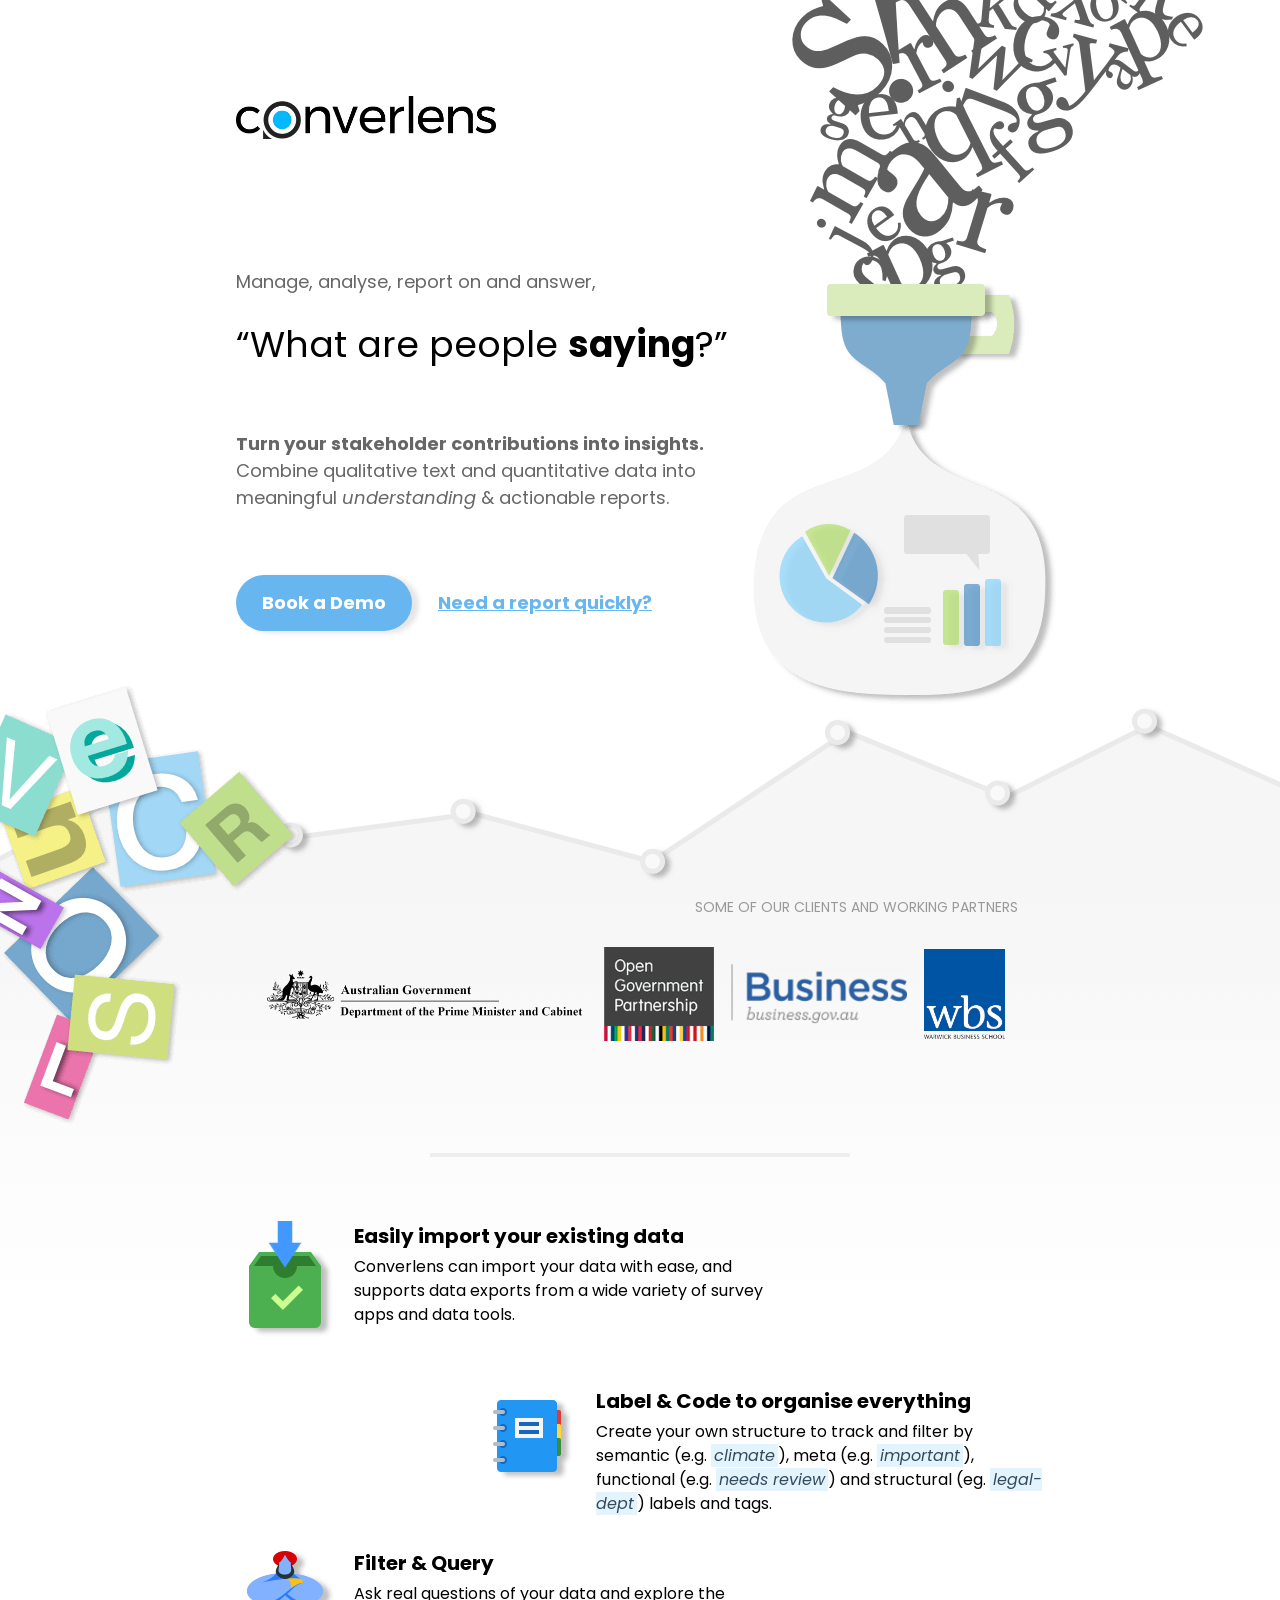
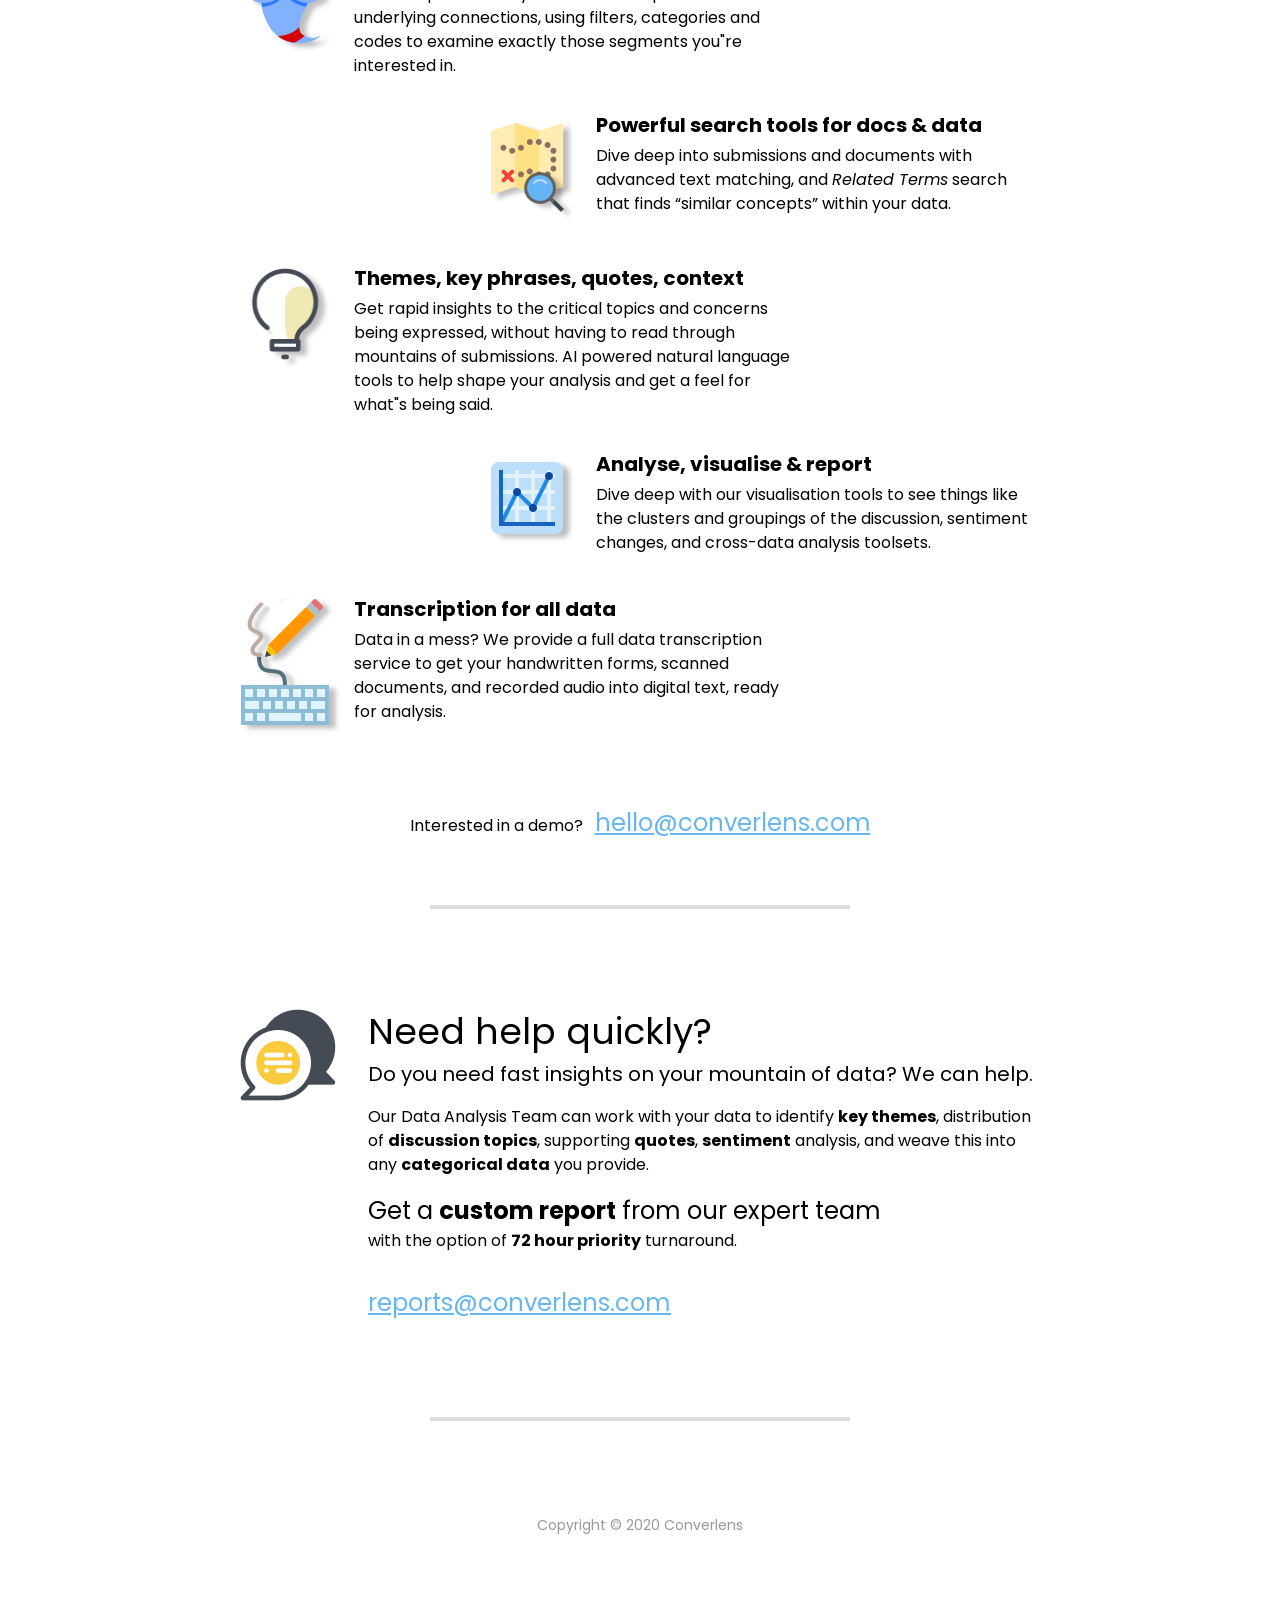
==== index.html @ c7a2f039 "Copyright notice to 2020" ====
<!doctype html>
<html lang="en">

<head>
  <meta charset="utf-8">
  <meta name="viewport" content="width=device-width, initial-scale=1.0">
  <title>Converlens - AI powered analysis for stakeholder data</title>

  <link rel="stylesheet" href="css/styles.css?ae9f01b1">
  <link rel="stylesheet" href="css/tachyons.4.9.0.min.css">

  <link rel="apple-touch-icon" sizes="180x180" href="assets/apple-touch-icon.png?v=GvkLnw0lYM">
  <link rel="icon" type="image/png" sizes="32x32" href="assets/favicon-32x32.png?v=GvkLnw0lYM">
  <link rel="icon" type="image/png" sizes="16x16" href="assets/favicon-16x16.png?v=GvkLnw0lYM">
  <link rel="manifest" href="assets/manifest.json?v=GvkLnw0lYM">
  <link rel="mask-icon" href="assets/safari-pinned-tab.svg?v=GvkLnw0lYM" color="#5bbad5">
  <link rel="shortcut icon" href="favicon.ico?v=GvkLnw0lYM1">
  <meta name="apple-mobile-web-app-title" content="Converlens">
  <meta name="application-name" content="Converlens">
  <meta name="theme-color" content="#ffffff">

  <script async src="https://www.googletagmanager.com/gtag/js?id=UA-124698900-1"></script>
  <script>
    window.dataLayer = window.dataLayer || [];
    function gtag(){dataLayer.push(arguments);}
    gtag('js', new Date());

    gtag('config', 'UA-124698900-1');
  </script>

  <link href="https://fonts.googleapis.com/css?family=Poppins:400,400i,700" rel="stylesheet"> 
</head>

<body class="">
  

  <div class="limit-header relative">
    <div class="absolute bgx dn db-l"></div>
    <div class="absolute bgx bgx2 db-m dn"></div>

    <div class="limit-mid relative pa3" style="min-height: 707px; font-size: 13.5pt">
      <div class="db pt5 mt3 pb3">
        <img class="bg-white-70" src="images/logomark.png" width="260px">
      </div>

      <div class="pv4-ns mt4 mb3"></div>

      <div class="mb4 dib bg-white-70" style="color: #666">
        Manage, analyse, report on and answer,
      </div>

      <div class="f2 mb5 bg-white-70 dib tc tl-ns">
        “What are people <span class="b">saying</span>?”
      </div>

      <div class="lh-copy bg-white-70 dib " style="color: #666">
        <div class="di db-ns b">Turn your stakeholder contributions into insights.</div>
        <div class="di db-ns">Combine qualitative text and quantitative data into</div>
        <div class="di db-ns">
          meaningful <i>understanding</i> &amp; actionable reports.
        </div>
      </div>

      <div class="mt5 flex">
        <a class="db mb3" href="mailto:hello@converlens.com?subject=Demo">
          <button class="btn cta-btn bg-coblue b shadowed">Book a Demo</button>
        </a>

        <a class="db" href="#get-a-report">
        <button class="btn bg-transparent coblue underline b">Need a report quickly?</button>
        </a>
      </div>
    </div>
  </div>

  <div class="absolute bgchart"></div>
  <div class="limit-widest relative"><div class="absolute bgletters"></div></div>

  <div class="limit-mid relative mt5 pt5 mb5 right-0">
    <div class="w-90 relative center">
    <div class="f6 silver ttu pt5 pb4 tr-ns">Some of our clients and working partners</div>
    <div class="flex-ns flex-wrap items-center justify-around tc">
      <img class="mb3 mr2 img mw-100" src="images/partners/logo-pmc.png" style="max-width: 320px;">
      <img class="mb3 mr2 img" src="images/partners/logo-ogp.png">
      <img class="mb3 mr2 img" src="images/partners/logo-business.png" height="60">
      <img class="mb3 mr2 img" src="images/partners/logo-wbs.png" height="90">
    </div>
    </div>
  </div>

  <div class="limit-mid pv4 relative mb4">
    <div class="center w-50" style="background: #eee; height: 4px"></div>
  </div>

  <div class="db limit-mid lh-copy relative">
    <div class="mb4 flex ph3">
      <div class="mr2 flex-none tc" style="width: 110px;"><img src="images/ico-import.png" height="126" width="108"></div>
      <div>
        <div class="f4 b pb1">Easily import your existing data</div>
        <div>
          Converlens can import your data with ease, and supports data exports from a wide variety of survey apps and data tools.
        </div>
      </div>
      <div class="w-30-l flex-none"></div>
    </div>

    <div class="mb4 flex ph3">
      <div class="w-30-l flex-none"></div>
      <div class="mr2 flex-none tc" style="width: 110px;"><img src="images/ico-label.png" height="106" width="107"></div>
      <div>
        <div class="f4 b pb1">Label &amp; Code to organise everything</div>
        <div>
          Create your own structure to track and filter by semantic (e.g. <span class="tag">climate</span>),  meta (e.g. <span class="tag">important</span>), functional (e.g. <span class="tag">needs review</span>) and structural (eg. <span class="tag">legal-dept</span>) labels and tags.
        </div>
      </div>
    </div>

    <div class="mb4 flex ph3">
      <div class="mr2 flex-none tc" style="width: 110px;"><img src="images/ico-filter.png" height="106" width="108"></div>
      <div>
        <div class="f4 b pb1">Filter &amp; Query</div>
        <div>
            Ask real questions of your data and explore the underlying connections, using filters, categories and codes to examine exactly those segments you"re interested in.
        </div>
      </div>
      <div class="w-30-l flex-none"></div>
    </div>

    <div class="limit-widest relative"><div class="absolute xbgcharts"></div></div>

    <div class="mb4 flex ph3">
      <div class="w-30-l flex-none"></div>
      <div class="mr2 flex-none tc" style="width: 110px;"><img src="images/ico-search.png" height="114" width="107"></div>
      <div>
        <div class="f4 b pb1">Powerful search tools for docs &amp; data</div>
        <div>
          Dive deep into submissions and documents with advanced text matching, and <i>Related Terms</i> search that finds “similar concepts” within your data.
        </div>
      </div>
    </div>

    <div class="mb4 flex ph3">
      <div class="mr2 flex-none tc" style="width: 110px;"><img src="images/ico-nlp.png" height="110" width="112"></div>
      <div>
        <div class="f4 b pb1">Themes, key phrases, quotes, context</div>
        <div>
          Get rapid insights to the critical topics and concerns being expressed, without having to read through mountains of submissions. AI powered natural language tools to help shape your analysis and get a feel for what"s being said.
        </div>
      </div>
      <div class="w-30-l flex-none"></div>
    </div>


    <div class="mb4 flex ph3">
      <div class="w-30-l flex-none"></div>
      <div class="mr2 flex-none tc" style="width: 110px;"><img src="images/ico-analyse.png" height="106" width="107"></div>
      <div>
        <div class="f4 b pb1">Analyse, visualise &amp; report</div>
        <div>
          Dive deep with our visualisation tools to see things like the clusters and groupings of the discussion, sentiment changes, and cross-data analysis toolsets.
        </div>
      </div>
    </div>

    <div class="mb4 flex ph3">
      <div class="mr2 flex-none tc" style="width: 110px;"><img src="images/ico-transcribe.png" height="140" width="100"></div>
      <div>
        <div class="f4 b pb1">Transcription for all data</div>
        <div>
            Data in a mess?  We provide a full data transcription service to get your handwritten forms, scanned documents, and recorded audio into digital text, ready for analysis.
        </div>
      </div>
      <div class="w-30-l flex-none"></div>
    </div>

    <div class="tc pv4">
      Interested in a demo?
      <a class="pl2 coblue f3" href="mailto:hello@converlens.com">hello@converlens.com</a>
    </div>
  </div>

  <div class="limit-mid pv4 relative">
    <div class="center w-50" style="background: #ddd; height: 4px"></div>
  </div>


  <a name="get-a-report"></a>
  <div class="limit-mid mt5 lh-copy">
    <div class="flex-ns mb5 center ph3">
      <div class="flex-none mr4"><img src="images/needhelp.png"></div>
      <div class="flex-auto w-100">
      <div class="f2">Need help quickly?</div> 
      <div class="f4 mb3">Do you need fast insights on your mountain of data? We can help.</div>
      <div class="mb3">
        Our Data Analysis Team can work with your data to identify <b>key themes</b>, distribution of <b>discussion topics</b>, supporting <b>quotes</b>, <b>sentiment</b> analysis, and weave this into any <b>categorical data</b> you provide.
      </div>

      <div class="mb4">
        <div class="f3">Get a <b>custom report</b> from our expert team</div>
        <div>with the option of <b>72 hour priority</b> turnaround.</div>
      </div>

      <div>
        <a class="f3 coblue" href="mailto:reports@converlens.com">
          reports@converlens.com
        </a
      ></div>
      </div>
    </div>

    <div class="dn bg-grey-brite pa3 shadowed">
      <div>
        <label for="rep_name">Your Name</label>
        <input class="input" name="rep_name" placeholder="Contact name">
      </div>
      <div>
        <label for="rep_name">Contact Email</label>
        <input class="input" name="rep_name" placeholder="email@address">
      </div>
      <div>
        <label for="rep_name">Contact Email</label>
        <textarea class="input"></textarea>
      </div>

      <button>Get a Quote</button>

      <div>Or email us at <a href="mailto:reports@converlens.com">reports@converlens.com</a></div>
    </div>
  </div>

  <div class="limit-mid pv4 relative">
    <div class="center w-50" style="background: #ddd; height: 4px"></div>
  </div>

  <div class="f6 silver tc pv5">Copyright &copy; 2020 Converlens</div> 

</body>

</html>
---- css/styles.css ----
html, body {
  /* background-color: #68B6EF; */
  font-family: 'Poppins', sans-serif;
}

.tag {
  background-color: #e3f4ff;
  padding: 0 3px;
  color: #344B5B;
  font-style: italic;
}

.shadowed {
  box-shadow: 7px 2px 5px rgba(0,0,0,0.1);
}

.bgx {
  min-height: 777px;
  width: 100%;
  background: url(../images/funnel.png) no-repeat;
  background-position: 100% -60px;
}

.bgx2 {
  background-position: top -60px right -140px;
}

.bgchart {
  min-height: 581px;
  width: 100%;
  background: url(../images/bg1.png) center;
}

.bgletters {
  min-height: 473px;
  width: 750px;
  top: -50px;
  right: 45%;
  background: url(../images/letters.png) no-repeat 0%;
}

.bgcharts {
  min-height: 435px;
  width: 750px;
  top: -70px;
  right: -25%;
  background: url(../images/charts.png) no-repeat 100%;
  opacity: 0.8;
}

.bggraph {
  min-height: 685px;
  width: 100%;
  min-width: 1250px;
  /* top: 270px; */
  /* right: -20%; */
  background: url(../images/charts.png) pink no-repeat;
  background-position-x: 100%;
  background-position-y: 250px;
  opacity: 0.8;
}

.btn {
  font-family: 'Poppins', sans-serif;
  position: relative;
  display: inline-block;
  text-decoration: none;
  padding: 1rem;
  padding-left: 1.5rem;
  padding-right: 1.5rem;
  background-color: #999;
  border-color: transparent;
  color: white;
  text-align: center;
  cursor: pointer;
  overflow: hidden;
}

.cta-btn {
  border-radius: 32px;
}

.btn:active {
  box-shadow: inset 0 0 0 20rem rgba(0, 0, 0, 0.1) !important;
}

.btn-slim {
  padding: 0.75rem;
  padding-left: 1rem;
  padding-right: 1rem;
}

.limit {
  max-width: 1000px;
  margin: 0 auto;
}

.limit-header {
  max-width: 1200px;
  margin: 0 auto;
}

.limit-widest {
  max-width: 1400px;
  margin: 0 auto;
}

.limit-mid {
  max-width: 840px;
  margin: 0 auto;
}

.off { display: none; }

.ba0 { border: 0; }

/* Colours */
.grey-brite { color: #f6f6f6; }
.bg-grey-brite { background-color: #f6f6f6; }

.coblue { color: #68B6EF; }
.bg-coblue { background-color: #68B6EF; }
.coblue-light { color: #73BFF9; }
.coblue-sub { color: #768E9F; }
.bg-coblue-light { background-color: #73BFF9; }
.charcoal { color: #344B5B; }
.bg-charcoal { background-color: #344B5B; }
.cowash { color: #c3e4ff; }
.teal { color: #A5EAEA; }
.teal-dark { color: #569499; }
.bg-teal { background-color: #A5EAEA; }


.linklink {
  font-weight: bold;
  font-size: 0.9rem;
  color: #73BFF9;
  text-decoration: underline;
  cursor: pointer;
}

.tn3 {
  top: -2rem;
}

.input {
  font-family: inherit;
  font-size: inherit;
  display: inline-block;
  padding: .75rem;
  border: 1px solid #ccc;
  box-sizing: border-box;
  background-color: rgba(255,255,255,0.2);
}

/* ::-webkit-input-placeholder {
  color:#b6d0ea;
}

::-moz-placeholder {
  color:#b6d0ea;
}

::-ms-placeholder {
  color:#b6d0ea;
}

::placeholder {
  color:#b6d0ea;
} */

.hover:hover,
.hover--light:hover {
  box-shadow: inset 0 0 0 20rem rgba(255, 255, 255, 0.1);
}
.hover--dark:hover {
  box-shadow: inset 0 0 0 20rem rgba(0, 0, 0, 0.1);
}
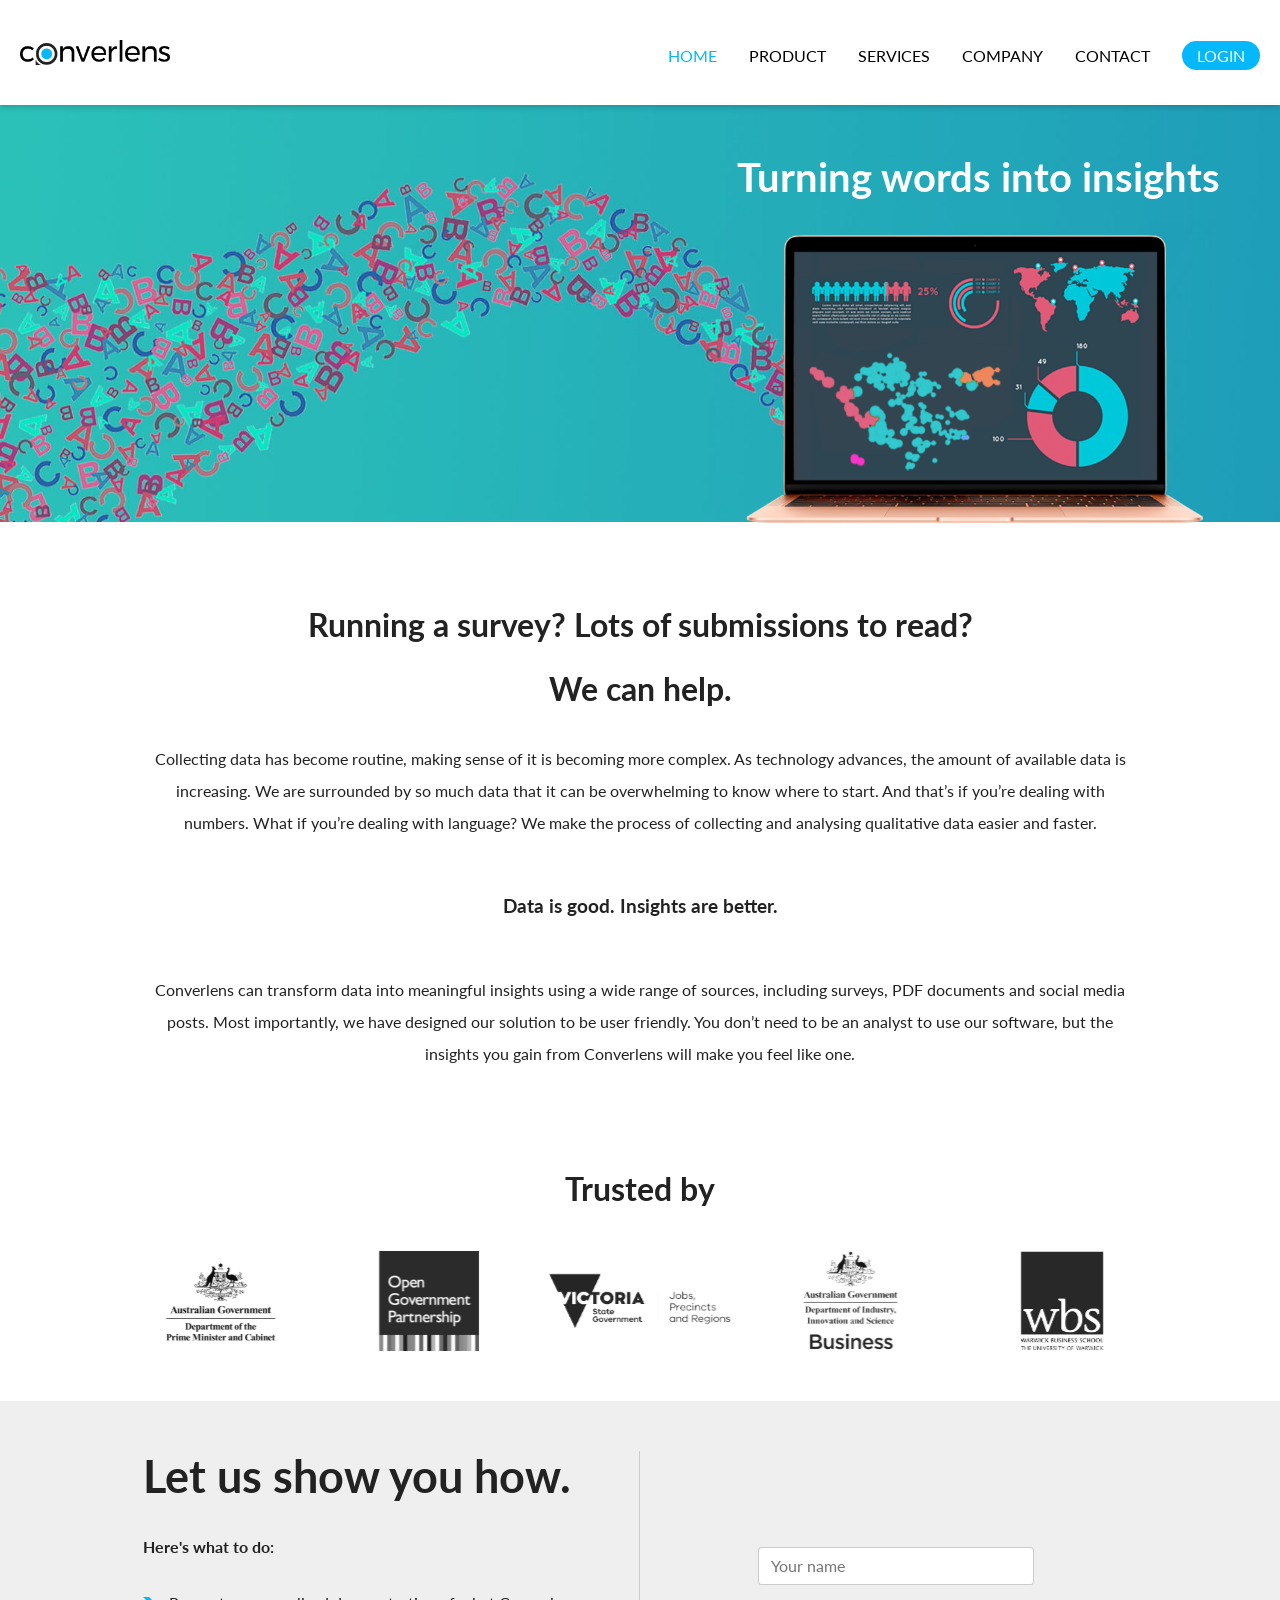
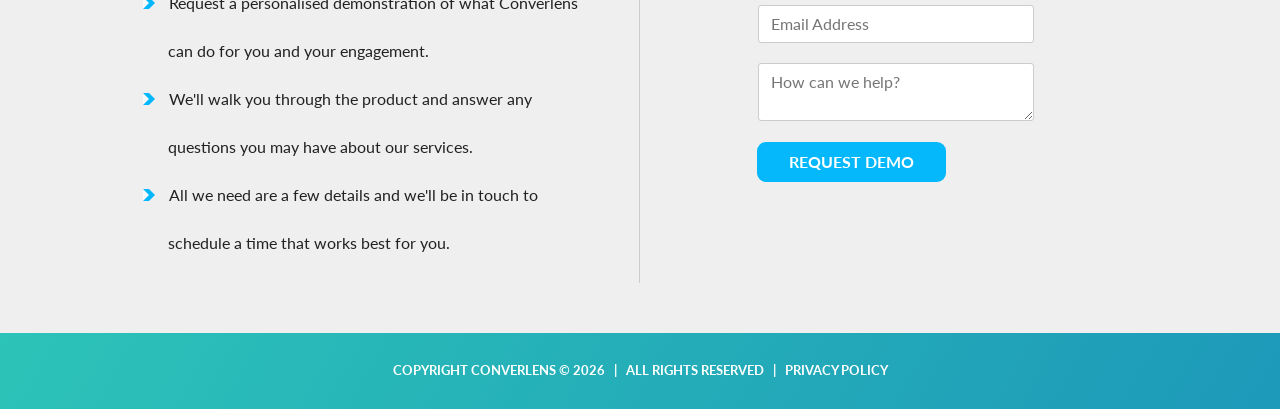
==== commit 0e01048c: "Update form submission end points" ====
--- a/index.html
+++ b/index.html
@@ -1,239 +1,143 @@
-<!doctype html>
-<html lang="en">
-
-<head>
-  <meta charset="utf-8">
-  <meta name="viewport" content="width=device-width, initial-scale=1.0">
-  <title>Converlens - AI powered analysis for stakeholder data</title>
-
-  <link rel="stylesheet" href="css/styles.css?ae9f01b1">
-  <link rel="stylesheet" href="css/tachyons.4.9.0.min.css">
-
-  <link rel="apple-touch-icon" sizes="180x180" href="assets/apple-touch-icon.png?v=GvkLnw0lYM">
-  <link rel="icon" type="image/png" sizes="32x32" href="assets/favicon-32x32.png?v=GvkLnw0lYM">
-  <link rel="icon" type="image/png" sizes="16x16" href="assets/favicon-16x16.png?v=GvkLnw0lYM">
-  <link rel="manifest" href="assets/manifest.json?v=GvkLnw0lYM">
-  <link rel="mask-icon" href="assets/safari-pinned-tab.svg?v=GvkLnw0lYM" color="#5bbad5">
-  <link rel="shortcut icon" href="favicon.ico?v=GvkLnw0lYM1">
-  <meta name="apple-mobile-web-app-title" content="Converlens">
-  <meta name="application-name" content="Converlens">
-  <meta name="theme-color" content="#ffffff">
-
-  <script async src="https://www.googletagmanager.com/gtag/js?id=UA-124698900-1"></script>
-  <script>
-    window.dataLayer = window.dataLayer || [];
-    function gtag(){dataLayer.push(arguments);}
-    gtag('js', new Date());
-
-    gtag('config', 'UA-124698900-1');
-  </script>
-
-  <link href="https://fonts.googleapis.com/css?family=Poppins:400,400i,700" rel="stylesheet"> 
-</head>
-
-<body class="">
-  
-
-  <div class="limit-header relative">
-    <div class="absolute bgx dn db-l"></div>
-    <div class="absolute bgx bgx2 db-m dn"></div>
-
-    <div class="limit-mid relative pa3" style="min-height: 707px; font-size: 13.5pt">
-      <div class="db pt5 mt3 pb3">
-        <img class="bg-white-70" src="images/logomark.png" width="260px">
-      </div>
-
-      <div class="pv4-ns mt4 mb3"></div>
-
-      <div class="mb4 dib bg-white-70" style="color: #666">
-        Manage, analyse, report on and answer,
-      </div>
-
-      <div class="f2 mb5 bg-white-70 dib tc tl-ns">
-        “What are people <span class="b">saying</span>?”
-      </div>
-
-      <div class="lh-copy bg-white-70 dib " style="color: #666">
-        <div class="di db-ns b">Turn your stakeholder contributions into insights.</div>
-        <div class="di db-ns">Combine qualitative text and quantitative data into</div>
-        <div class="di db-ns">
-          meaningful <i>understanding</i> &amp; actionable reports.
-        </div>
-      </div>
-
-      <div class="mt5 flex">
-        <a class="db mb3" href="mailto:hello@converlens.com?subject=Demo">
-          <button class="btn cta-btn bg-coblue b shadowed">Book a Demo</button>
-        </a>
-
-        <a class="db" href="#get-a-report">
-        <button class="btn bg-transparent coblue underline b">Need a report quickly?</button>
-        </a>
-      </div>
-    </div>
-  </div>
-
-  <div class="absolute bgchart"></div>
-  <div class="limit-widest relative"><div class="absolute bgletters"></div></div>
-
-  <div class="limit-mid relative mt5 pt5 mb5 right-0">
-    <div class="w-90 relative center">
-    <div class="f6 silver ttu pt5 pb4 tr-ns">Some of our clients and working partners</div>
-    <div class="flex-ns flex-wrap items-center justify-around tc">
-      <img class="mb3 mr2 img mw-100" src="images/partners/logo-pmc.png" style="max-width: 320px;">
-      <img class="mb3 mr2 img" src="images/partners/logo-ogp.png">
-      <img class="mb3 mr2 img" src="images/partners/logo-business.png" height="60">
-      <img class="mb3 mr2 img" src="images/partners/logo-wbs.png" height="90">
-    </div>
-    </div>
-  </div>
-
-  <div class="limit-mid pv4 relative mb4">
-    <div class="center w-50" style="background: #eee; height: 4px"></div>
-  </div>
-
-  <div class="db limit-mid lh-copy relative">
-    <div class="mb4 flex ph3">
-      <div class="mr2 flex-none tc" style="width: 110px;"><img src="images/ico-import.png" height="126" width="108"></div>
-      <div>
-        <div class="f4 b pb1">Easily import your existing data</div>
-        <div>
-          Converlens can import your data with ease, and supports data exports from a wide variety of survey apps and data tools.
-        </div>
-      </div>
-      <div class="w-30-l flex-none"></div>
-    </div>
-
-    <div class="mb4 flex ph3">
-      <div class="w-30-l flex-none"></div>
-      <div class="mr2 flex-none tc" style="width: 110px;"><img src="images/ico-label.png" height="106" width="107"></div>
-      <div>
-        <div class="f4 b pb1">Label &amp; Code to organise everything</div>
-        <div>
-          Create your own structure to track and filter by semantic (e.g. <span class="tag">climate</span>),  meta (e.g. <span class="tag">important</span>), functional (e.g. <span class="tag">needs review</span>) and structural (eg. <span class="tag">legal-dept</span>) labels and tags.
-        </div>
-      </div>
-    </div>
-
-    <div class="mb4 flex ph3">
-      <div class="mr2 flex-none tc" style="width: 110px;"><img src="images/ico-filter.png" height="106" width="108"></div>
-      <div>
-        <div class="f4 b pb1">Filter &amp; Query</div>
-        <div>
-            Ask real questions of your data and explore the underlying connections, using filters, categories and codes to examine exactly those segments you"re interested in.
-        </div>
-      </div>
-      <div class="w-30-l flex-none"></div>
-    </div>
-
-    <div class="limit-widest relative"><div class="absolute xbgcharts"></div></div>
-
-    <div class="mb4 flex ph3">
-      <div class="w-30-l flex-none"></div>
-      <div class="mr2 flex-none tc" style="width: 110px;"><img src="images/ico-search.png" height="114" width="107"></div>
-      <div>
-        <div class="f4 b pb1">Powerful search tools for docs &amp; data</div>
-        <div>
-          Dive deep into submissions and documents with advanced text matching, and <i>Related Terms</i> search that finds “similar concepts” within your data.
-        </div>
-      </div>
-    </div>
-
-    <div class="mb4 flex ph3">
-      <div class="mr2 flex-none tc" style="width: 110px;"><img src="images/ico-nlp.png" height="110" width="112"></div>
-      <div>
-        <div class="f4 b pb1">Themes, key phrases, quotes, context</div>
-        <div>
-          Get rapid insights to the critical topics and concerns being expressed, without having to read through mountains of submissions. AI powered natural language tools to help shape your analysis and get a feel for what"s being said.
-        </div>
-      </div>
-      <div class="w-30-l flex-none"></div>
-    </div>
-
-
-    <div class="mb4 flex ph3">
-      <div class="w-30-l flex-none"></div>
-      <div class="mr2 flex-none tc" style="width: 110px;"><img src="images/ico-analyse.png" height="106" width="107"></div>
-      <div>
-        <div class="f4 b pb1">Analyse, visualise &amp; report</div>
-        <div>
-          Dive deep with our visualisation tools to see things like the clusters and groupings of the discussion, sentiment changes, and cross-data analysis toolsets.
-        </div>
-      </div>
-    </div>
-
-    <div class="mb4 flex ph3">
-      <div class="mr2 flex-none tc" style="width: 110px;"><img src="images/ico-transcribe.png" height="140" width="100"></div>
-      <div>
-        <div class="f4 b pb1">Transcription for all data</div>
-        <div>
-            Data in a mess?  We provide a full data transcription service to get your handwritten forms, scanned documents, and recorded audio into digital text, ready for analysis.
-        </div>
-      </div>
-      <div class="w-30-l flex-none"></div>
-    </div>
-
-    <div class="tc pv4">
-      Interested in a demo?
-      <a class="pl2 coblue f3" href="mailto:hello@converlens.com">hello@converlens.com</a>
-    </div>
-  </div>
-
-  <div class="limit-mid pv4 relative">
-    <div class="center w-50" style="background: #ddd; height: 4px"></div>
-  </div>
-
-
-  <a name="get-a-report"></a>
-  <div class="limit-mid mt5 lh-copy">
-    <div class="flex-ns mb5 center ph3">
-      <div class="flex-none mr4"><img src="images/needhelp.png"></div>
-      <div class="flex-auto w-100">
-      <div class="f2">Need help quickly?</div> 
-      <div class="f4 mb3">Do you need fast insights on your mountain of data? We can help.</div>
-      <div class="mb3">
-        Our Data Analysis Team can work with your data to identify <b>key themes</b>, distribution of <b>discussion topics</b>, supporting <b>quotes</b>, <b>sentiment</b> analysis, and weave this into any <b>categorical data</b> you provide.
-      </div>
-
-      <div class="mb4">
-        <div class="f3">Get a <b>custom report</b> from our expert team</div>
-        <div>with the option of <b>72 hour priority</b> turnaround.</div>
-      </div>
-
-      <div>
-        <a class="f3 coblue" href="mailto:reports@converlens.com">
-          reports@converlens.com
-        </a
-      ></div>
-      </div>
-    </div>
-
-    <div class="dn bg-grey-brite pa3 shadowed">
-      <div>
-        <label for="rep_name">Your Name</label>
-        <input class="input" name="rep_name" placeholder="Contact name">
-      </div>
-      <div>
-        <label for="rep_name">Contact Email</label>
-        <input class="input" name="rep_name" placeholder="email@address">
-      </div>
-      <div>
-        <label for="rep_name">Contact Email</label>
-        <textarea class="input"></textarea>
-      </div>
-
-      <button>Get a Quote</button>
-
-      <div>Or email us at <a href="mailto:reports@converlens.com">reports@converlens.com</a></div>
-    </div>
-  </div>
-
-  <div class="limit-mid pv4 relative">
-    <div class="center w-50" style="background: #ddd; height: 4px"></div>
-  </div>
-
-  <div class="f6 silver tc pv5">Copyright &copy; 2020 Converlens</div> 
-
-</body>
-
-</html>
+<!DOCTYPE html>
+<html lang="en">
+   <head>
+      <meta charset="UTF-8">
+      <meta name="viewport" content="width=device-width, initial-scale=1.0">
+      <meta name="description" content="AI powered analysis platform for government policy design">
+      <meta property="og:type" content="website">
+      <meta property="og:title" content="Converlens">
+      <meta property="og:description" content="AI powered analysis platform for government policy design">
+      <meta property="og:image" content="assets/imgs/Converlens-logo.png">
+      <meta property="og:url" content="https://converlens.com">
+      <meta property="og:site_name" content="Converlens">
+	  <meta name="apple-mobile-web-app-title" content="Converlens">
+	  <meta name="application-name" content="Converlens">
+	  <meta name="theme-color" content="#ffffff">
+	  <!---
+	  <meta name="robots" content="index,follow">
+	  <meta name="googlebot" content="index,follow">
+	  --->
+      <title>Converlens | AI powered analysis</title>
+      <link rel="apple-touch-icon" sizes="180x180" href="https://converlens.com/assets/imgs/apple-touch-icon.png">
+      <link rel="icon" type="image/png" sizes="32x32" href="https://converlens.com/assets/imgs/favicon-32x32.png">
+      <link rel="icon" type="image/png" sizes="16x16" href="https://converlens.com/assets/imgs/favicon-16x16.png">
+      <link rel="stylesheet" href="assets/css/normalize.css">
+      <link rel="stylesheet" href="assets/css/carousel.css">
+      <link rel="stylesheet" href="assets/css/style.css">
+
+	  <script async src="https://www.googletagmanager.com/gtag/js?id=UA-124698900-1"></script>
+	  <script>
+		window.dataLayer = window.dataLayer || [];
+		function gtag(){dataLayer.push(arguments);}
+		gtag('js', new Date());
+
+		gtag('config', 'UA-124698900-1');
+	  </script>
+   </head>
+   <body class="home">
+         <div class="page">
+            <header class="nav-bar">
+               <div class="container-fluid wrapper">
+                  <nav class="navbar">
+                     <a class="site-nav nav-brand logo" href="index.html" title="Logo"><img src="assets/imgs/Converlens-logo.png" alt="Converlens"></a>
+                     <a id="mobiNavBtn" href="javascript:void(0)" >
+                        <div class="bar1"></div>
+                        <div class="bar2"></div>
+                        <div class="bar3"></div>
+                     </a>
+                     <ul itemscope itemtype="https://schema.org/SiteNavigationElement" role="menu" id="mobiNav" class="navbar-nav">
+                        <li itemprop="name" role="menuitem" class="nav-item"><a itemprop="url" href="index.html" title="Home">Home</a></li>
+                        <li itemprop="name" role="menuitem" class="nav-item"><a itemprop="url" href="product.html" title="Product">Product</a></li>
+                        <li itemprop="name" role="menuitem" class="nav-item"><a itemprop="url" href="services.html" title="Services">Services</a></li>
+                        <li itemprop="name" role="menuitem" class="nav-item"><a itemprop="url" href="company.html" title="Company">Company</a></li>
+                        <li itemprop="name" role="menuitem" class="nav-item"><a itemprop="url" href="contact.html" title="Contact">Contact</a></li>
+                        <li itemprop="name" role="menuitem" class="nav-item login"><a itemprop="url" href="https://app.converlens.com/login" target="_blank" title="Login">Login</a></li>
+                     </ul>
+                  </nav>
+               </div>
+            </header>
+            <main class="page-main">
+               <section>
+                  <div class="banner">
+					  <div class="wrapper">
+							<div class="title-wrapper">
+								<h1 class="title">Turning words into insights</h1>
+								<div class="laptop">
+									 <img src="assets/imgs/Laptop.png" alt="AI Technology">
+								</div> 
+						    </div> 
+					  </div>
+                  </div>  
+                  <div class="content">
+                     <div class="wrapper  intro">
+                     <h1>Running a survey? Lots of submissions to read? <br> We can help.</h1>
+                     <p>
+Collecting data has become routine, making sense of it is becoming more complex. As technology advances, the amount of available data is increasing. We are surrounded by so much data that it can be overwhelming to know where to start. And that’s if you’re dealing with numbers. What if you’re dealing with language? We make the process of collecting and analysing qualitative data easier and faster.
+                     </p>
+                     <h3 class="highlight">
+						Data is good. Insights are better.
+                     </h3>
+                     <p>
+Converlens can transform data into meaningful insights using a wide range of sources, including surveys, PDF documents and social media posts. Most importantly, we have designed our solution to be user friendly. You don’t need to be an analyst to use our software, but the insights you gain from Converlens will make you feel like one. 
+                     </p>
+                     
+                     </div>
+                     
+                     <div class="wrapper trusted">
+						<h1>Trusted by</h1> 
+						 <div class="swiper-container">
+							 <div class="swiper-wrapper">
+								   <div class="swiper-slide"><img  class="cp-img" src="assets/imgs/logos/NSW-logo.png" alt="New South Whales - Planning, Industry and Environment"></div>
+								   <div class="swiper-slide"><img  class="cp-img" src="assets/imgs/logos/DPC.png" alt="Australian Government - Department of Prime Minister & Cabinet"></div>
+								   <div class="swiper-slide"><img  class="cp-img" src="assets/imgs/logos/OGP.png" alt="Open Government Partnership"></div>
+								   <div class="swiper-slide"><img  class="cp-img" src="assets/imgs/logos/victoriaJPR.png" alt="Victoria State Government - Jobs, Precincts and Regions"></div>
+								   <div class="swiper-slide"><img  class="cp-img" src="assets/imgs/logos/DIIS.png" alt="Australian Government - Department of Industry, Innovation and Science"></div>
+								   <div class="swiper-slide"><img  class="cp-img" src="assets/imgs/logos/WBS.png" alt="Warwick Business School"></div>
+								   <div class="swiper-slide"><img  class="cp-img" src="assets/imgs/logos/geelong.png" alt="City of Greater Geelong"></div>
+								   <div class="swiper-slide"><img  class="cp-img" src="assets/imgs/logos/DE.png" alt="Australian Government - Department of Education"></div>
+								   <div class="swiper-slide"><img  class="cp-img" src="assets/imgs/logos/elton.png" alt="Elton Consulting"></div>
+								   <div class="swiper-slide"><img  class="cp-img" src="assets/imgs/logos/victoriaELWP.png" alt="Victoria State Government - Environment, Land, Water and Planning"></div>
+							 </div>
+							 <!-- Add Pagination -->
+							 <!--<div class="swiper-pagination"></div>-->
+							 <!-- Add Arrows -->
+							 <!--<div class="swiper-button-next"></div>-->
+							 <!--<div class="swiper-button-prev"></div>-->
+						 </div>
+                     </div>
+           </div>   
+
+
+               </section>
+            </main>
+            <footer class="page-footer">
+               <div class="footer-wrapper wrapper">
+                  <div class="formSteps">
+                  <h1>Let us show you how.</h1>
+                  <p><b>Here's what to do:</b></p>
+                  <ul>
+                  <li><div class="bullet"></div>Request a personalised demonstration of what Converlens can do for you and your engagement.</li>
+                  <li><div class="bullet"></div>We'll walk you through the product and answer any questions you may have about our services.</li>
+                  <li><div class="bullet"></div>All we need are a few details and we'll be in touch to schedule a time that works best for you.</li>
+                  </ul>
+                     </div>
+                  <div class="formRequest" style="margin-top: 6em;">
+                     <form id="request_demo" class="contact-form"  autocomplete="off"  method="POST" action="https://webapi.converlens.com/submit">
+                        <fieldset class="form-group"><input id="formName" class="form-input" name="name" type="text" value="" placeholder="Your name"></fieldset>
+                        <fieldset class="form-group"><input id="formEmail" class="form-input" name="email" type="email" required="true" value="" placeholder="Email Address"></fieldset>
+                        <fieldset class="form-group"><textarea id="formDetail" class="form-input" name="detail" value="" placeholder="How can we help?"></textarea></fieldset>
+                        <div class="form-group"><input id="formButton" class="btn" type="submit" value="Request demo"></div>
+                     </form>
+                  </div>
+               </div>
+               <h5 class="copyright"><span>Copyright Converlens © <span class="year">2020</span> &nbsp; | &nbsp; All rights reserved &nbsp; | &nbsp; </span><a href="privacy.html">Privacy Policy</a></h5>
+			   <a id="up" href="#"></a>
+            </footer>
+         </div>
+
+      <script src="assets/js/carousel-logos.js"></script>
+      <script src="assets/js/countries.js"></script>
+      <script src="assets/js/nav.js"></script>
+      
+   </body>
+</html>
--- a/assets/css/carousel.css
+++ b/assets/css/carousel.css
@@ -0,0 +1,537 @@
+/**
+ * Swiper 3.0.8
+ * Most modern mobile touch slider and framework with hardware accelerated transitions
+ * 
+ * https://www.idangero.us/swiper/
+ * 
+ * Copyright 2015, Vladimir Kharlampidi
+ * The iDangero.us
+ * https://www.idangero.us/
+ * 
+ * Licensed under MIT
+ * 
+ * Released on: June 14, 2015
+ */
+.swiper-container {
+  margin: 0 auto;
+  position: relative;
+  overflow: hidden;
+  /* Fix of Webkit flickering */
+  z-index: 1;
+}
+
+.swiper-container-no-flexbox .swiper-slide {
+  float: left;
+}
+
+.swiper-container-vertical > .swiper-wrapper {
+  -webkit-box-orient: vertical;
+  -moz-box-orient: vertical;
+  -ms-flex-direction: column;
+  -webkit-flex-direction: column;
+  flex-direction: column;
+}
+
+.swiper-wrapper {
+  position: relative;
+  width: 100%;
+  height: 100%;
+  z-index: 1;
+  display: -webkit-box;
+  display: -moz-box;
+  display: -ms-flexbox;
+  display: -webkit-flex;
+  display: flex;
+  -webkit-transform-style: preserve-3d;
+  -moz-transform-style: preserve-3d;
+  -ms-transform-style: preserve-3d;
+  transform-style: preserve-3d;
+  -webkit-transition-property: -webkit-transform;
+  -moz-transition-property: -moz-transform;
+  -o-transition-property: -o-transform;
+  -ms-transition-property: -ms-transform;
+  transition-property: transform;
+  -webkit-box-sizing: content-box;
+  -moz-box-sizing: content-box;
+  box-sizing: content-box;
+}
+
+.swiper-container-android .swiper-slide,
+.swiper-wrapper {
+  -webkit-transform: translate3d(0px, 0, 0);
+  -moz-transform: translate3d(0px, 0, 0);
+  -o-transform: translate(0px, 0px);
+  -ms-transform: translate3d(0px, 0, 0);
+  transform: translate3d(0px, 0, 0);
+}
+
+.swiper-container-multirow > .swiper-wrapper {
+  -webkit-box-lines: multiple;
+  -moz-box-lines: multiple;
+  -ms-flex-wrap: wrap;
+  -webkit-flex-wrap: wrap;
+  flex-wrap: wrap;
+}
+
+.swiper-container-free-mode > .swiper-wrapper {
+  -webkit-transition-timing-function: ease-out;
+  -moz-transition-timing-function: ease-out;
+  -ms-transition-timing-function: ease-out;
+  -o-transition-timing-function: ease-out;
+  transition-timing-function: ease-out;
+  margin: 0 auto;
+}
+
+.swiper-slide {
+  -webkit-transform-style: preserve-3d;
+  -moz-transform-style: preserve-3d;
+  -ms-transform-style: preserve-3d;
+  transform-style: preserve-3d;
+  -webkit-flex-shrink: 0;
+  -ms-flex: 0 0 auto;
+  flex-shrink: 0;
+  width: 100%;
+  height: 100%;
+  position: relative;
+}
+
+/* a11y */
+.swiper-container .swiper-notification {
+  position: absolute;
+  left: 0;
+  top: 0;
+  pointer-events: none;
+  opacity: 0;
+  z-index: -1000;
+}
+
+/* IE10 Windows Phone 8 Fixes */
+.swiper-wp8-horizontal {
+  -ms-touch-action: pan-y;
+  touch-action: pan-y;
+}
+
+.swiper-wp8-vertical {
+  -ms-touch-action: pan-x;
+  touch-action: pan-x;
+}
+
+/* Arrows */
+.swiper-button-prev,
+.swiper-button-next {
+  position: absolute;
+  top: 50%;
+  width: 27px;
+  height: 44px;
+  margin-top: -22px;
+  z-index: 10;
+  cursor: pointer;
+  -moz-background-size: 27px 44px;
+  -webkit-background-size: 27px 44px;
+  background-size: 27px 44px;
+  background-position: center;
+  background-repeat: no-repeat;
+}
+
+.swiper-button-prev.swiper-button-disabled,
+.swiper-button-next.swiper-button-disabled {
+  opacity: 0.35;
+  cursor: auto;
+  pointer-events: none;
+}
+
+.swiper-button-prev,
+.swiper-container-rtl .swiper-button-next {
+  background-image: url("data:image/svg+xml;charset=utf-8,%3Csvg%20xmlns%3D'http%3A%2F%2Fwww.w3.org%2F2000%2Fsvg'%20viewBox%3D'0%200%2027%2044'%3E%3Cpath%20d%3D'M0%2C22L22%2C0l2.1%2C2.1L4.2%2C22l19.9%2C19.9L22%2C44L0%2C22L0%2C22L0%2C22z'%20fill%3D'%23007aff'%2F%3E%3C%2Fsvg%3E");
+  left: 10px;
+  right: auto;
+}
+
+.swiper-button-prev.swiper-button-black,
+.swiper-container-rtl .swiper-button-next.swiper-button-black {
+  background-image: url("data:image/svg+xml;charset=utf-8,%3Csvg%20xmlns%3D'http%3A%2F%2Fwww.w3.org%2F2000%2Fsvg'%20viewBox%3D'0%200%2027%2044'%3E%3Cpath%20d%3D'M0%2C22L22%2C0l2.1%2C2.1L4.2%2C22l19.9%2C19.9L22%2C44L0%2C22L0%2C22L0%2C22z'%20fill%3D'%23000000'%2F%3E%3C%2Fsvg%3E");
+}
+
+.swiper-button-prev.swiper-button-white,
+.swiper-container-rtl .swiper-button-next.swiper-button-white {
+  background-image: url("data:image/svg+xml;charset=utf-8,%3Csvg%20xmlns%3D'http%3A%2F%2Fwww.w3.org%2F2000%2Fsvg'%20viewBox%3D'0%200%2027%2044'%3E%3Cpath%20d%3D'M0%2C22L22%2C0l2.1%2C2.1L4.2%2C22l19.9%2C19.9L22%2C44L0%2C22L0%2C22L0%2C22z'%20fill%3D'%23ffffff'%2F%3E%3C%2Fsvg%3E");
+}
+
+.swiper-button-next,
+.swiper-container-rtl .swiper-button-prev {
+  background-image: url("data:image/svg+xml;charset=utf-8,%3Csvg%20xmlns%3D'http%3A%2F%2Fwww.w3.org%2F2000%2Fsvg'%20viewBox%3D'0%200%2027%2044'%3E%3Cpath%20d%3D'M27%2C22L27%2C22L5%2C44l-2.1-2.1L22.8%2C22L2.9%2C2.1L5%2C0L27%2C22L27%2C22z'%20fill%3D'%23007aff'%2F%3E%3C%2Fsvg%3E");
+  right: 10px;
+  left: auto;
+}
+
+.swiper-button-next.swiper-button-black,
+.swiper-container-rtl .swiper-button-prev.swiper-button-black {
+  background-image: url("data:image/svg+xml;charset=utf-8,%3Csvg%20xmlns%3D'http%3A%2F%2Fwww.w3.org%2F2000%2Fsvg'%20viewBox%3D'0%200%2027%2044'%3E%3Cpath%20d%3D'M27%2C22L27%2C22L5%2C44l-2.1-2.1L22.8%2C22L2.9%2C2.1L5%2C0L27%2C22L27%2C22z'%20fill%3D'%23000000'%2F%3E%3C%2Fsvg%3E");
+}
+
+.swiper-button-next.swiper-button-white,
+.swiper-container-rtl .swiper-button-prev.swiper-button-white {
+  background-image: url("data:image/svg+xml;charset=utf-8,%3Csvg%20xmlns%3D'http%3A%2F%2Fwww.w3.org%2F2000%2Fsvg'%20viewBox%3D'0%200%2027%2044'%3E%3Cpath%20d%3D'M27%2C22L27%2C22L5%2C44l-2.1-2.1L22.8%2C22L2.9%2C2.1L5%2C0L27%2C22L27%2C22z'%20fill%3D'%23ffffff'%2F%3E%3C%2Fsvg%3E");
+}
+
+/* Pagination Styles */
+.swiper-pagination {
+  position: absolute;
+  text-align: center;
+  -webkit-transition: 300ms;
+  -moz-transition: 300ms;
+  -o-transition: 300ms;
+  transition: 300ms;
+  -webkit-transform: translate3d(0, 0, 0);
+  -ms-transform: translate3d(0, 0, 0);
+  -o-transform: translate3d(0, 0, 0);
+  transform: translate3d(0, 0, 0);
+  z-index: 10;
+}
+
+.swiper-pagination.swiper-pagination-hidden {
+  opacity: 0;
+}
+
+.swiper-pagination-bullet {
+  width: 8px;
+  height: 8px;
+  display: inline-block;
+  border-radius: 100%;
+  background: #000;
+  opacity: 0.2;
+}
+
+.swiper-pagination-clickable .swiper-pagination-bullet {
+  cursor: pointer;
+}
+
+.swiper-pagination-white .swiper-pagination-bullet {
+  background: #fff;
+}
+
+.swiper-pagination-bullet-active {
+  opacity: 1;
+  background: #007aff;
+}
+
+.swiper-pagination-white .swiper-pagination-bullet-active {
+  background: #fff;
+}
+
+.swiper-pagination-black .swiper-pagination-bullet-active {
+  background: #000;
+}
+
+.swiper-container-vertical > .swiper-pagination {
+  right: 10px;
+  top: 50%;
+  -webkit-transform: translate3d(0px, -50%, 0);
+  -moz-transform: translate3d(0px, -50%, 0);
+  -o-transform: translate(0px, -50%);
+  -ms-transform: translate3d(0px, -50%, 0);
+  transform: translate3d(0px, -50%, 0);
+}
+
+.swiper-container-vertical > .swiper-pagination .swiper-pagination-bullet {
+  margin: 5px 0;
+  display: block;
+}
+
+.swiper-container-horizontal > .swiper-pagination {
+  bottom: 10px;
+  left: 0;
+  width: 100%;
+}
+
+.swiper-container-horizontal > .swiper-pagination .swiper-pagination-bullet {
+  margin: 0 5px;
+}
+
+/* 3D Container */
+.swiper-container-3d {
+  -webkit-perspective: 1200px;
+  -moz-perspective: 1200px;
+  -o-perspective: 1200px;
+  perspective: 1200px;
+}
+
+.swiper-container-3d .swiper-wrapper,
+.swiper-container-3d .swiper-slide,
+.swiper-container-3d .swiper-slide-shadow-left,
+.swiper-container-3d .swiper-slide-shadow-right,
+.swiper-container-3d .swiper-slide-shadow-top,
+.swiper-container-3d .swiper-slide-shadow-bottom,
+.swiper-container-3d .swiper-cube-shadow {
+  -webkit-transform-style: preserve-3d;
+  -moz-transform-style: preserve-3d;
+  -ms-transform-style: preserve-3d;
+  transform-style: preserve-3d;
+}
+
+.swiper-container-3d .swiper-slide-shadow-left,
+.swiper-container-3d .swiper-slide-shadow-right,
+.swiper-container-3d .swiper-slide-shadow-top,
+.swiper-container-3d .swiper-slide-shadow-bottom {
+  position: absolute;
+  left: 0;
+  top: 0;
+  width: 100%;
+  height: 100%;
+  pointer-events: none;
+  z-index: 10;
+}
+
+.swiper-container-3d .swiper-slide-shadow-left {
+  background-image: -webkit-gradient(linear, left top, right top, from(rgba(0, 0, 0, 0.5)), to(rgba(0, 0, 0, 0)));
+  /* Safari 4+, Chrome */
+  background-image: -webkit-linear-gradient(right, rgba(0, 0, 0, 0.5), rgba(0, 0, 0, 0));
+  /* Chrome 10+, Safari 5.1+, iOS 5+ */
+  background-image: -moz-linear-gradient(right, rgba(0, 0, 0, 0.5), rgba(0, 0, 0, 0));
+  /* Firefox 3.6-15 */
+  background-image: -o-linear-gradient(right, rgba(0, 0, 0, 0.5), rgba(0, 0, 0, 0));
+  /* Opera 11.10-12.00 */
+  background-image: linear-gradient(to left, rgba(0, 0, 0, 0.5), rgba(0, 0, 0, 0));
+  /* Firefox 16+, IE10, Opera 12.50+ */
+}
+
+.swiper-container-3d .swiper-slide-shadow-right {
+  background-image: -webkit-gradient(linear, right top, left top, from(rgba(0, 0, 0, 0.5)), to(rgba(0, 0, 0, 0)));
+  /* Safari 4+, Chrome */
+  background-image: -webkit-linear-gradient(left, rgba(0, 0, 0, 0.5), rgba(0, 0, 0, 0));
+  /* Chrome 10+, Safari 5.1+, iOS 5+ */
+  background-image: -moz-linear-gradient(left, rgba(0, 0, 0, 0.5), rgba(0, 0, 0, 0));
+  /* Firefox 3.6-15 */
+  background-image: -o-linear-gradient(left, rgba(0, 0, 0, 0.5), rgba(0, 0, 0, 0));
+  /* Opera 11.10-12.00 */
+  background-image: linear-gradient(to right, rgba(0, 0, 0, 0.5), rgba(0, 0, 0, 0));
+  /* Firefox 16+, IE10, Opera 12.50+ */
+}
+
+.swiper-container-3d .swiper-slide-shadow-top {
+  background-image: -webkit-gradient(linear, left top, left bottom, from(rgba(0, 0, 0, 0.5)), to(rgba(0, 0, 0, 0)));
+  /* Safari 4+, Chrome */
+  background-image: -webkit-linear-gradient(bottom, rgba(0, 0, 0, 0.5), rgba(0, 0, 0, 0));
+  /* Chrome 10+, Safari 5.1+, iOS 5+ */
+  background-image: -moz-linear-gradient(bottom, rgba(0, 0, 0, 0.5), rgba(0, 0, 0, 0));
+  /* Firefox 3.6-15 */
+  background-image: -o-linear-gradient(bottom, rgba(0, 0, 0, 0.5), rgba(0, 0, 0, 0));
+  /* Opera 11.10-12.00 */
+  background-image: linear-gradient(to top, rgba(0, 0, 0, 0.5), rgba(0, 0, 0, 0));
+  /* Firefox 16+, IE10, Opera 12.50+ */
+}
+
+.swiper-container-3d .swiper-slide-shadow-bottom {
+  background-image: -webkit-gradient(linear, left bottom, left top, from(rgba(0, 0, 0, 0.5)), to(rgba(0, 0, 0, 0)));
+  /* Safari 4+, Chrome */
+  background-image: -webkit-linear-gradient(top, rgba(0, 0, 0, 0.5), rgba(0, 0, 0, 0));
+  /* Chrome 10+, Safari 5.1+, iOS 5+ */
+  background-image: -moz-linear-gradient(top, rgba(0, 0, 0, 0.5), rgba(0, 0, 0, 0));
+  /* Firefox 3.6-15 */
+  background-image: -o-linear-gradient(top, rgba(0, 0, 0, 0.5), rgba(0, 0, 0, 0));
+  /* Opera 11.10-12.00 */
+  background-image: linear-gradient(to bottom, rgba(0, 0, 0, 0.5), rgba(0, 0, 0, 0));
+  /* Firefox 16+, IE10, Opera 12.50+ */
+}
+
+/* Coverflow */
+.swiper-container-coverflow .swiper-wrapper {
+  /* Windows 8 IE 10 fix */
+  -ms-perspective: 1200px;
+}
+
+/* Fade */
+.swiper-container-fade.swiper-container-free-mode .swiper-slide {
+  -webkit-transition-timing-function: ease-out;
+  -moz-transition-timing-function: ease-out;
+  -ms-transition-timing-function: ease-out;
+  -o-transition-timing-function: ease-out;
+  transition-timing-function: ease-out;
+}
+
+.swiper-container-fade .swiper-slide {
+  pointer-events: none;
+}
+
+.swiper-container-fade .swiper-slide .swiper-slide {
+  pointer-events: none;
+}
+
+.swiper-container-fade .swiper-slide-active,
+.swiper-container-fade .swiper-slide-active .swiper-slide-active {
+  pointer-events: auto;
+}
+
+/* Cube */
+.swiper-container-cube {
+  overflow: visible;
+}
+
+.swiper-container-cube .swiper-slide {
+  pointer-events: none;
+  visibility: hidden;
+  -webkit-transform-origin: 0 0;
+  -moz-transform-origin: 0 0;
+  -ms-transform-origin: 0 0;
+  transform-origin: 0 0;
+  -webkit-backface-visibility: hidden;
+  -moz-backface-visibility: hidden;
+  -ms-backface-visibility: hidden;
+  backface-visibility: hidden;
+  width: 100%;
+  height: 100%;
+}
+
+.swiper-container-cube.swiper-container-rtl .swiper-slide {
+  -webkit-transform-origin: 100% 0;
+  -moz-transform-origin: 100% 0;
+  -ms-transform-origin: 100% 0;
+  transform-origin: 100% 0;
+}
+
+.swiper-container-cube .swiper-slide-active,
+.swiper-container-cube .swiper-slide-next,
+.swiper-container-cube .swiper-slide-prev,
+.swiper-container-cube .swiper-slide-next + .swiper-slide {
+  pointer-events: auto;
+  visibility: visible;
+}
+
+.swiper-container-cube .swiper-cube-shadow {
+  position: absolute;
+  left: 0;
+  bottom: 0px;
+  width: 100%;
+  height: 100%;
+  background: #000;
+  opacity: 0.6;
+  -webkit-filter: blur(50px);
+  filter: blur(50px);
+}
+
+.swiper-container-cube.swiper-container-vertical .swiper-cube-shadow {
+  z-index: 0;
+}
+
+/* Scrollbar */
+.swiper-scrollbar {
+  border-radius: 10px;
+  position: relative;
+  -ms-touch-action: none;
+  background: rgba(0, 0, 0, 0.1);
+}
+
+.swiper-container-horizontal > .swiper-scrollbar {
+  position: absolute;
+  left: 1%;
+  bottom: 3px;
+  z-index: 50;
+  height: 5px;
+  width: 98%;
+}
+
+.swiper-container-vertical > .swiper-scrollbar {
+  position: absolute;
+  right: 3px;
+  top: 1%;
+  z-index: 50;
+  width: 5px;
+  height: 98%;
+}
+
+.swiper-scrollbar-drag {
+  height: 100%;
+  width: 100%;
+  position: relative;
+  background: rgba(0, 0, 0, 0.5);
+  border-radius: 10px;
+  left: 0;
+  top: 0;
+}
+
+.swiper-scrollbar-cursor-drag {
+  cursor: move;
+}
+
+/* Preloader */
+.swiper-lazy-preloader {
+  width: 42px;
+  height: 42px;
+  position: absolute;
+  left: 50%;
+  top: 50%;
+  margin-left: -21px;
+  margin-top: -21px;
+  z-index: 10;
+  -webkit-transform-origin: 50%;
+  -moz-transform-origin: 50%;
+  transform-origin: 50%;
+  -webkit-animation: swiper-preloader-spin 1s steps(12, end) infinite;
+  -moz-animation: swiper-preloader-spin 1s steps(12, end) infinite;
+  animation: swiper-preloader-spin 1s steps(12, end) infinite;
+}
+
+.swiper-lazy-preloader:after {
+  display: block;
+  content: "";
+  width: 100%;
+  height: 100%;
+  background-image: url("data:image/svg+xml;charset=utf-8,%3Csvg%20viewBox%3D'0%200%20120%20120'%20xmlns%3D'http%3A%2F%2Fwww.w3.org%2F2000%2Fsvg'%20xmlns%3Axlink%3D'http%3A%2F%2Fwww.w3.org%2F1999%2Fxlink'%3E%3Cdefs%3E%3Cline%20id%3D'l'%20x1%3D'60'%20x2%3D'60'%20y1%3D'7'%20y2%3D'27'%20stroke%3D'%236c6c6c'%20stroke-width%3D'11'%20stroke-linecap%3D'round'%2F%3E%3C%2Fdefs%3E%3Cg%3E%3Cuse%20xlink%3Ahref%3D'%23l'%20opacity%3D'.27'%2F%3E%3Cuse%20xlink%3Ahref%3D'%23l'%20opacity%3D'.27'%20transform%3D'rotate(30%2060%2C60)'%2F%3E%3Cuse%20xlink%3Ahref%3D'%23l'%20opacity%3D'.27'%20transform%3D'rotate(60%2060%2C60)'%2F%3E%3Cuse%20xlink%3Ahref%3D'%23l'%20opacity%3D'.27'%20transform%3D'rotate(90%2060%2C60)'%2F%3E%3Cuse%20xlink%3Ahref%3D'%23l'%20opacity%3D'.27'%20transform%3D'rotate(120%2060%2C60)'%2F%3E%3Cuse%20xlink%3Ahref%3D'%23l'%20opacity%3D'.27'%20transform%3D'rotate(150%2060%2C60)'%2F%3E%3Cuse%20xlink%3Ahref%3D'%23l'%20opacity%3D'.37'%20transform%3D'rotate(180%2060%2C60)'%2F%3E%3Cuse%20xlink%3Ahref%3D'%23l'%20opacity%3D'.46'%20transform%3D'rotate(210%2060%2C60)'%2F%3E%3Cuse%20xlink%3Ahref%3D'%23l'%20opacity%3D'.56'%20transform%3D'rotate(240%2060%2C60)'%2F%3E%3Cuse%20xlink%3Ahref%3D'%23l'%20opacity%3D'.66'%20transform%3D'rotate(270%2060%2C60)'%2F%3E%3Cuse%20xlink%3Ahref%3D'%23l'%20opacity%3D'.75'%20transform%3D'rotate(300%2060%2C60)'%2F%3E%3Cuse%20xlink%3Ahref%3D'%23l'%20opacity%3D'.85'%20transform%3D'rotate(330%2060%2C60)'%2F%3E%3C%2Fg%3E%3C%2Fsvg%3E");
+  background-position: 50%;
+  -webkit-background-size: 100%;
+  background-size: 100%;
+  background-repeat: no-repeat;
+}
+
+.swiper-lazy-preloader-white:after {
+  background-image: url("data:image/svg+xml;charset=utf-8,%3Csvg%20viewBox%3D'0%200%20120%20120'%20xmlns%3D'http%3A%2F%2Fwww.w3.org%2F2000%2Fsvg'%20xmlns%3Axlink%3D'http%3A%2F%2Fwww.w3.org%2F1999%2Fxlink'%3E%3Cdefs%3E%3Cline%20id%3D'l'%20x1%3D'60'%20x2%3D'60'%20y1%3D'7'%20y2%3D'27'%20stroke%3D'%23fff'%20stroke-width%3D'11'%20stroke-linecap%3D'round'%2F%3E%3C%2Fdefs%3E%3Cg%3E%3Cuse%20xlink%3Ahref%3D'%23l'%20opacity%3D'.27'%2F%3E%3Cuse%20xlink%3Ahref%3D'%23l'%20opacity%3D'.27'%20transform%3D'rotate(30%2060%2C60)'%2F%3E%3Cuse%20xlink%3Ahref%3D'%23l'%20opacity%3D'.27'%20transform%3D'rotate(60%2060%2C60)'%2F%3E%3Cuse%20xlink%3Ahref%3D'%23l'%20opacity%3D'.27'%20transform%3D'rotate(90%2060%2C60)'%2F%3E%3Cuse%20xlink%3Ahref%3D'%23l'%20opacity%3D'.27'%20transform%3D'rotate(120%2060%2C60)'%2F%3E%3Cuse%20xlink%3Ahref%3D'%23l'%20opacity%3D'.27'%20transform%3D'rotate(150%2060%2C60)'%2F%3E%3Cuse%20xlink%3Ahref%3D'%23l'%20opacity%3D'.37'%20transform%3D'rotate(180%2060%2C60)'%2F%3E%3Cuse%20xlink%3Ahref%3D'%23l'%20opacity%3D'.46'%20transform%3D'rotate(210%2060%2C60)'%2F%3E%3Cuse%20xlink%3Ahref%3D'%23l'%20opacity%3D'.56'%20transform%3D'rotate(240%2060%2C60)'%2F%3E%3Cuse%20xlink%3Ahref%3D'%23l'%20opacity%3D'.66'%20transform%3D'rotate(270%2060%2C60)'%2F%3E%3Cuse%20xlink%3Ahref%3D'%23l'%20opacity%3D'.75'%20transform%3D'rotate(300%2060%2C60)'%2F%3E%3Cuse%20xlink%3Ahref%3D'%23l'%20opacity%3D'.85'%20transform%3D'rotate(330%2060%2C60)'%2F%3E%3C%2Fg%3E%3C%2Fsvg%3E");
+}
+
+@-webkit-keyframes swiper-preloader-spin {
+  100% {
+    -webkit-transform: rotate(360deg);
+  }
+}
+@keyframes swiper-preloader-spin {
+  100% {
+    transform: rotate(360deg);
+  }
+}
+html, body {
+  position: relative;
+  height: 100%;
+}
+
+body {
+  background: #eee;
+  font-family: Helvetica Neue, Helvetica, Arial, sans-serif;
+  font-size: 14px;
+  color: #000;
+  margin: 0;
+  padding: 0;
+}
+
+.swiper-container {
+  width: 100%;
+  height: 100%;
+  margin-left: auto;
+  margin-right: auto;
+}
+
+.swiper-slide {
+  text-align: center;
+  background: transparent;
+  /* Center slide text vertically */
+  display: -webkit-box;
+  display: -ms-flexbox;
+  display: -webkit-flex;
+  display: flex;
+  -webkit-box-pack: center;
+  -ms-flex-pack: center;
+  -webkit-justify-content: center;
+  justify-content: center;
+  -webkit-box-align: center;
+  -ms-flex-align: center;
+  -webkit-align-items: center;
+  align-items: center;
+}
--- a/assets/css/style.css
+++ b/assets/css/style.css
@@ -0,0 +1,764 @@
+@import url('https://fonts.googleapis.com/css?family=Lato:400,700&display=swap');
+@import url('https://fonts.googleapis.com/css?family=Montserrat:900&display=swap');
+*,
+*:after,
+*:before {
+  -moz-box-sizing: border-box;
+  -webkit-box-sizing: border-box;
+  box-sizing: border-box;
+  -webkit-font-smoothing: antialiased;
+  font-smoothing: antialiased;
+  font-smooth: always;
+}
+html, body {
+  font-family: 'Lato', sans-serif;
+  color: #222;
+  margin: 0;
+  max-width: 100%;
+  position: relative;
+  line-height: 2;
+  font-size: 16px;
+  scroll-behavior: smooth;
+  background: #fff;
+}
+img {
+max-width: 100%;
+}
+a {
+text-decoration: none;
+color: #04b8fb;
+}
+button::-moz-focus-inner {
+  border: 0;
+}
+a:focus { 
+    outline: none; 
+}
+hr {
+height: 0;
+border: 1px solid #04b8fb;
+margin-bottom: 50px;
+margin-top: 30px;
+}
+.wrapper {
+	max-width: 1024px;
+	width: 100%;
+	margin: 0 auto;
+  position: relative;
+  z-index: 3;
+}
+.page-main {
+	-webkit-animation-duration: 1s;
+	animation-duration: 1s;
+	-webkit-animation-fill-mode: both;
+	animation-fill-mode: both;
+	-webkit-animation-name: fadeIn;
+	animation-name: fadeIn;
+}
+.logo {
+float: left;
+max-width: 150px;
+padding: 30px 0;
+}
+header {
+width: 100%;
+background: #fff;
+position: fixed;
+z-index: 9;
+box-shadow: 0 4px 4px rgba(0,0,0,.1),0 1px 2px 0 rgba(0,0,0,.06);
+padding-top: 10px;
+}
+header .wrapper {
+padding: 0 20px;
+max-width: 1280px;
+}
+.navbar-nav {
+float: right;
+list-style: none;
+margin-bottom: 0;
+margin-top: 30px;
+padding-left: 0;
+}
+.navbar-subnav {
+padding-left: 0;
+list-style: none;
+background: #fff;
+position: absolute;
+-webkit-transition: all 1s ease-in-out;
+transition: all 1s ease-in-out;
+max-height: 0;
+overflow: hidden;
+}
+.navbar .nav-item  {
+float: left;
+margin: 0 0 10px 2.5vw;
+}
+.navbar .nav-item:first-child {
+    padding: 0 0 10px 0;
+}
+.navbar .nav-item  a {
+text-transform: uppercase;
+font-weight: normal;
+color: #000;
+}
+.navbar .nav-item.current a {
+    color: #04b8fb;
+}
+.navbar .nav-item.login a {
+background: #04b8fb;
+padding: 5px 15px;
+border-radius: 50px;
+color: #fff;
+}
+.navbar .nav-item  a:hover {
+color: #04b8fb;
+}
+.navbar .nav-item.login a:hover {
+color: #fff;
+}
+.navbar .navbar-subnav {
+margin-left:-20px;
+box-shadow: 0 4px 4px rgba(0,0,0,.1),0 1px 2px 0 rgba(0,0,0,.06);
+}
+.navbar .navbar-subnav .nav-item  {
+float: none;
+padding: 0 0 0 0;
+margin: 10px 20px;
+font-size: 12px;
+}
+.navbar .nav-item:hover .navbar-subnav  {
+max-height: 999px;
+}
+#mobiNavBtn {
+position: absolute;
+right: 10px;
+top: 15px;
+display: none;
+cursor: pointer;
+}
+.bar1, .bar2, .bar3 {
+width: 30px;
+height: 3px;
+background-color: #333;
+margin: 6px 0;
+transition: 0.4s;
+}
+
+.mobi-btn .bar1 {
+  -webkit-transform: rotate(-45deg) translate(-5px, 6px);
+  transform: rotate(-45deg) translate(-5px, 6px);
+}
+
+.mobi-btn .bar2 {opacity: 0;}
+
+.mobi-btn .bar3 {
+  -webkit-transform: rotate(45deg) translate(-7px, -8px);
+  transform: rotate(45deg) translate(-7px, -8px);
+}
+.laptop {
+position: relative;
+margin: 0 auto 0 0;
+z-index: 1;
+text-align: right;
+}
+.laptop img {
+max-width: 490px;
+width: 100%;
+}
+.banner {
+display: flex;
+flex-direction: column;
+justify-content: center;
+align-items: center;
+background-color: #5989bd;
+position: relative;
+background-size: cover;
+background-position: center;
+background-repeat: no-repeat;
+height: 450px;
+}
+.home .banner {
+/*background-image: url(../imgs/Laptop.png), linear-gradient(120deg,#2cc3b8,#1d99b9)!important;*/
+background-image: url(../imgs/Home-banner.jpg)!important;
+background-position: bottom center;
+justify-content: revert;
+}
+.product .banner {
+background-image: url(../imgs/Product-banner.jpg);
+}
+.services .banner {
+background-image: url(../imgs/Services-banner.jpg);
+background-position: center left;
+}
+.company .banner {
+background-image: url(../imgs/Company-banner.jpg);
+}
+.error .banner {
+background-image: url(../imgs/Error-banner.jpg);
+}
+.contact .banner {
+background-image: url(../imgs/Contact-banner.jpg);
+}
+.banner .wrapper {
+max-width: 1200px;
+padding: 0 20px;
+}
+.title-wrapper {
+text-align: right;
+}
+.title-wrapper .title {
+font-size: 40px; 
+line-height: 50px;
+position: relative;
+z-index:2;
+color: #fff;
+margin-bottom: 20px;
+}
+.company .title-wrapper .title {
+text-align: center;
+}
+.title-wrapper .title-text {
+font-size: 18px;
+line-height: 22px;
+color: #fff;
+position: relative;
+z-index:2;
+font-weight: normal;
+text-shadow: 2px 2px 2px rgba(0,0,0,0.05);
+}
+.home .title-wrapper {
+margin-top: 80px;
+}
+.home .title-wrapper .title-text {
+font-size: 24px;
+line-height: 30px;
+max-width: 100% !important;
+}
+main {
+width: 100%;
+clear: both;
+padding-top: 72px;
+}
+.row {
+  display: flex;
+}
+.reverse {
+flex-direction: row-reverse; 
+}
+.right {
+display: inline-block;
+float: right;
+}
+.left {
+display: inline-block;
+float: left;
+}
+.text-right {
+text-align: right;
+}
+.clear {clear: both;}
+.highlight {
+ padding: 30px 0;
+}
+.content {
+position: relative;
+padding: 30px 15px 0;
+min-height: 300px;
+}
+.content h1 {
+font-size: 2em;
+}
+.home .content, .company .content {
+text-align: center;
+}
+.home .intro {
+padding: 20px 15px 50px;
+}
+.trusted {
+padding: 0 0 50px 0;
+}
+.error .content {
+text-align: center;
+}
+.error .thumbnail {
+margin: 50px 0 ;
+}
+.thumbnail {
+width: auto;
+display: inline;
+}
+.product .thumbnail img {
+	width: 100%;
+}
+.product1 .thumbnail  {
+    width: 100%;
+}
+.product2 .thumbnail  {
+    width: 100%;
+}
+.product3 .thumbnail {
+    width: 55%;
+}
+.product .row {
+  margin-bottom: 50px;
+}
+.product .heading h1 span {
+color: #04b8fb;
+padding-right: 20px;
+}
+.product article h3 {
+margin-top: 0;
+}
+.product .icon {
+ width: auto;
+margin: 0 20px auto 0;
+max-width: 80px;
+}
+.product .content ul {
+list-style: none;
+line-height: 1.5;
+margin-top: 0;
+}
+.product .reverse ul {
+padding-left: 0;
+}
+.product .content li {
+display: flex;
+margin: 0;
+}
+.product .intro {
+text-align: center;
+}
+.product article {
+width: calc(100% - 100px);
+}
+.services .row {
+  margin-bottom: 30px;
+}
+.services article h3 {
+margin-top: 0;
+}
+.services .thumbnail {
+ width: auto;
+margin: 20px auto;
+max-width: 480px;
+}
+.services article {
+width: 50%;
+padding: 0 0 50px 0;
+}
+.company .intro {
+margin-bottom: 50px;
+}
+.company .news {
+background: #4c4b4d;
+border-top: 5px solid #04b8fb;
+}
+.company .news .swiper-slide {
+text-align: justify;
+color: #fff;
+}
+.company .news .wrapper {
+display: flex;
+flex-direction: column;
+justify-content: center;
+align-items: center;
+}
+.form-container {position: relative;}
+.form-container h1 {text-align: left;	color: #63b3ed;}
+.contact .form-container {
+    margin-bottom: 50px;
+}
+footer .contact-form  {
+max-width: 280px;
+margin: 0 auto;
+}
+.form-group {
+  padding: 0;
+  border: 0;
+  margin-bottom: 20px;
+}
+.form-group:last-child {
+  margin-bottom: 0;
+}
+form .btn {
+  color: #fff;
+  background-color: #04b8fb;
+  width: auto;
+}
+.formSteps {
+padding: 0 50px 0 15px;
+border-right: 1px solid #ccc;
+width: 50%;
+}
+.formRequest {
+width: 50%;
+}
+.formSteps ul {
+padding-left: 25px;
+line-height: 3;
+list-style: none;
+}
+.bullet {
+  width: 6px;
+  height: 12px;
+  position: relative;
+  background: #04b8fb;
+  display: inline-block;
+  margin-right: 20px;
+  margin-left: -25px;
+}
+.bullet:after {
+  content: "";
+  position: absolute;
+  left: 0;
+  bottom: 0;
+  width: 0;
+  height: 0;
+  border-left: 6px solid #fafafa;
+  border-top: 6px solid transparent;
+  border-bottom: 6px solid transparent;
+}
+.bullet:before {
+  content: "";
+  position: absolute;
+  right: -6px;
+  bottom: 0;
+  width: 0;
+  height: 0;
+  border-left: 6px solid #04b8fb;
+  border-top: 6px solid transparent;
+  border-bottom: 6px solid transparent;
+}
+
+label {
+	text-align: left;
+	width: 100%;
+  display: inline-block;
+  margin-bottom: 0.5rem;
+  font-size: 0.75rem;
+  text-transform: uppercase;
+  -ms-touch-action: manipulation;
+  touch-action: manipulation;
+}
+
+input,
+textarea {
+  display: block;
+  padding: 0.5rem 0.75rem;
+  width: 100%;
+  font-size: 1rem;
+  line-height: 1.25;
+  color: #000;
+  background-color: #fff;
+  background-image: none;
+  background-clip: padding-box;
+  border: 1px solid #ccc;
+  border-radius: 3px;
+  -webkit-transition: all 0.25s cubic-bezier(0.4, 0, 1, 1);
+  transition: all 0.25s cubic-bezier(0.4, 0, 1, 1);
+}
+input:focus,
+textarea:focus {
+  outline: 0;
+  border-bottom-color: #ccc;
+}
+
+textarea {
+  resize: vertical;
+}
+.autocomplete-items div {
+cursor: pointer;
+border: 1px solid #ccc;
+padding: 0.5rem 0.75rem;
+font-size: .75em;
+border-top: 0;
+}
+.autocomplete-items div:hover {
+background:#04b8fb;
+color:#fff;
+}
+.btn {
+  display: inline-block;
+  padding: 0.75rem 2rem;
+  margin-top: 0;
+  font-weight: bold;
+  text-align: center;
+  line-height: 1;
+  text-transform: uppercase;
+  color: #333;
+  vertical-align: middle;
+  white-space: nowrap;
+  background-color: #fff;
+  border: 1px solid transparent;
+  /*box-shadow: 0 15px 35px rgba(50, 50, 93, 0.1), 0 5px 15px rgba(0, 0, 0, 0.07);*/
+  cursor: pointer;
+  -webkit-user-select: none;
+  -moz-user-select: none;
+  -ms-user-select: none;
+  -webkit-transition: all 0.25s cubic-bezier(0.4, 0, 1, 1);
+  transition: all 0.25s cubic-bezier(0.4, 0, 1, 1);
+  border-radius: 10px;
+}
+
+.btn:focus,
+.btn:hover {
+  /*box-shadow: 0 18px 35px rgba(50, 50, 93, 0.1), 0 8px 15px rgba(0, 0, 0, 0.07);*/
+}
+.btn:focus {
+  outline: 0;
+}
+footer {
+width: 100%;
+clear: both;
+position: relative;
+background: #efefef;
+}
+footer h1 {
+font-size: 45px;
+line-height: 50px;
+margin-top: 0;
+}
+.footer-wrapper {
+display: flex;
+justify-content: center;
+padding: 50px 0;
+}
+footer .copyright {
+background-image: linear-gradient(120deg,#2cc3b8,#1d99b9);
+margin: 0;
+padding: 25px;
+text-align: center;
+color: #fff;
+text-transform: uppercase;
+font-size: .8em;
+line-height: 2;
+font-weight: bold;
+}
+footer .copyright a {
+color: #fff;
+}
+footer .copyright a:hover {
+text-decoration: underline;
+}
+#up {
+position: fixed;
+bottom: 30px;
+right: 30px;
+z-index: 999;
+display: none;
+  border: solid black;
+  border-width: 0 3px 3px 0;
+  padding: 5px;
+  transform: rotate(-135deg);
+  -webkit-transform: rotate(-135deg);
+}
+.show-up {
+	display: inline-block!important;
+}
+@-webkit-keyframes fadeIn {
+	0% {opacity: 0;}
+	100% {opacity: 1;}
+}
+
+@keyframes fadeIn {
+	0% {opacity: 0;}
+	100% {opacity: 1;}
+}
+.swiper-button-prev, .swiper-button-next {
+background-color: #04b8fb;
+background-size: 33%;
+width: 30px;
+height: 30px;
+padding: 10px;
+border-radius: 50px;
+top: 50%;
+}
+.swiper-button-prev, .swiper-container-rtl .swiper-button-next {
+background-image: url("data:image/svg+xml;charset=utf-8,%3Csvg%20xmlns%3D'http%3A%2F%2Fwww.w3.org%2F2000%2Fsvg'%20viewBox%3D'0%200%2027%2044'%3E%3Cpath%20d%3D'M0%2C22L22%2C0l2.1%2C2.1L4.2%2C22l19.9%2C19.9L22%2C44L0%2C22L0%2C22L0%2C22z'%20fill%3D'%23ffffff'%2F%3E%3C%2Fsvg%3E");
+    }
+.swiper-button-next, .swiper-container-rtl .swiper-button-prev {
+    background-image: url("data:image/svg+xml;charset=utf-8,%3Csvg%20xmlns%3D'http%3A%2F%2Fwww.w3.org%2F2000%2Fsvg'%20viewBox%3D'0%200%2027%2044'%3E%3Cpath%20d%3D'M27%2C22L27%2C22L5%2C44l-2.1-2.1L22.8%2C22L2.9%2C2.1L5%2C0L27%2C22L27%2C22z'%20fill%3D'%23ffffff'%2F%3E%3C%2Fsvg%3E");
+}
+.swiper-container {
+    margin-top: 30px;
+    cursor: grab;
+}
+.home .swiper-slide img {
+max-height: 100px;
+}
+.home .swiper-slide {
+    background: transparent;
+    height: 100px;
+}
+.news .swiper-slide .featured-img {
+width: 50%;
+padding-left: 50px;
+}
+.news .swiper-slide .post-cnt {
+width: 50%;
+padding: 0 50px 0 35px;
+font-size: 14px;
+line-height: 1.5;
+}
+.news .swiper-container {
+    margin-bottom: 30px;
+}
+@media only screen and (max-width:760px){
+body {
+    line-height: 1.8;
+}
+.content, .content h1 {text-align: center;}
+header {
+position: absolute;
+}
+.logo {
+    float: none;
+    display: block;
+    padding: 20px 0 10px;
+}
+.navbar-subnav {
+position: relative;
+}
+#mobiNavBtn {
+display: inline-block;
+}
+.show-mobi {
+    max-height: 900px!important;
+}
+#mobiNav {
+    width: 100%;
+    text-align: center;
+}
+.wrapper {
+	max-width: 480px;
+}
+.banner {
+    height: 200px;
+}
+.title-wrapper {
+    width: 100%!important;
+    float: none!important;
+    text-align: left!important;
+}
+.title-wrapper .title {
+    font-size: 30px!important;
+    line-height: 30px!important;
+}
+.home .title-wrapper {
+margin-top: 30px;
+}
+.home .title-wrapper .title {
+text-align: left;
+}
+.laptop img {
+    max-width: 195px;
+}
+.product .row, .services .row {
+  display: block;
+}
+.navbar-nav {
+	-webkit-transition: all 1s ease-in-out;
+	transition: all 1s ease-in-out;
+    max-height: 0;
+    margin-top: 0;
+    overflow: hidden;
+}
+.navbar .navbar-subnav {
+    box-shadow: none;
+}
+.navbar .nav-item {
+	float: none;
+	padding: 10px 30px;
+	display: block;
+	width: 100%;
+}
+.btn {
+    font-size: 12px;
+    padding: 0.5rem 1rem;
+}
+.content {
+    padding: 15px!important;
+}
+.content h1 {
+font-size: 24px;
+line-height: 30px;
+text-align: center;
+}
+.product .content li {
+    display: block;
+}
+.product article {
+    width: 100%;
+}
+.product .icon {
+    margin: 0 auto;
+}
+.product .content ul {
+    padding-left: 0;
+}
+.product .thumbnail img {
+    max-height: 300px;
+    width: auto;
+}
+.services article {
+    width: 100%;
+    padding: 15px;
+}
+.services .thumbnail {
+    max-width: 100%;
+}
+.services hr {
+    margin-left: auto;
+}
+.form-group:last-child {
+text-align: center;
+}
+#formButton {
+ width: 100%;
+}
+footer .contact-form {
+    max-width: 100%;
+    padding: 0 20px;
+}
+.formRequest {
+    width: 100%;
+}
+.formSteps {
+    padding: 15px;
+    width: 100%;
+    border-right: none;
+}
+.formSteps ul {
+    padding-left: 30px;
+    line-height: 2;
+}
+.formSteps li::before {
+    left: 15px;
+}
+.footer-wrapper {
+    display: block;
+    padding: 15px 0;
+}
+footer h1 {
+    font-size: 24px;
+    line-height: 30px;
+    text-align: center;
+}
+footer .wrapper p {
+text-align: center;
+}
+.home .swiper-button-prev, .home .swiper-button-next {display: none;}
+.company .news .swiper-slide {
+display: block;
+}
+.news .swiper-slide .featured-img {
+    width: 100%;
+    padding: 20px;
+    padding-left: 20px;
+}
+.news .swiper-slide .post-cnt {
+    width: 100%;
+    padding: 20px;
+}
+}
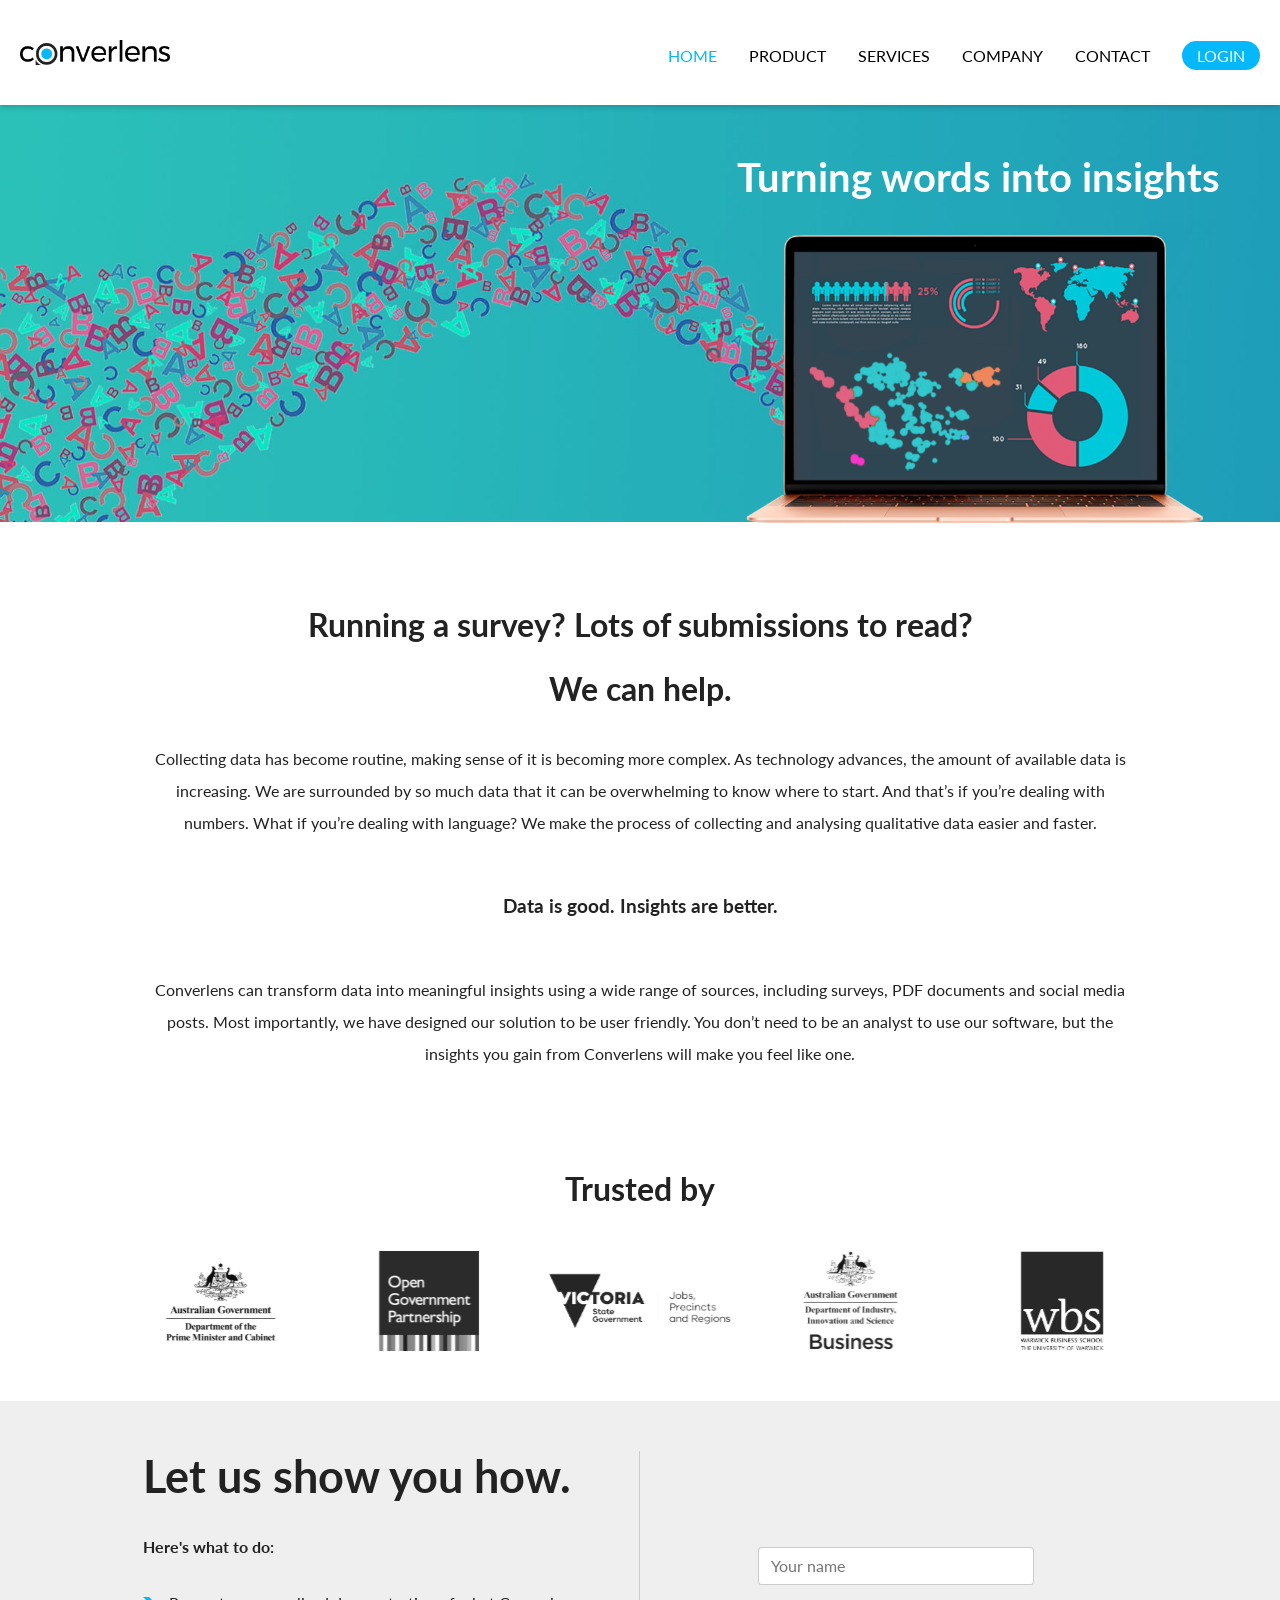
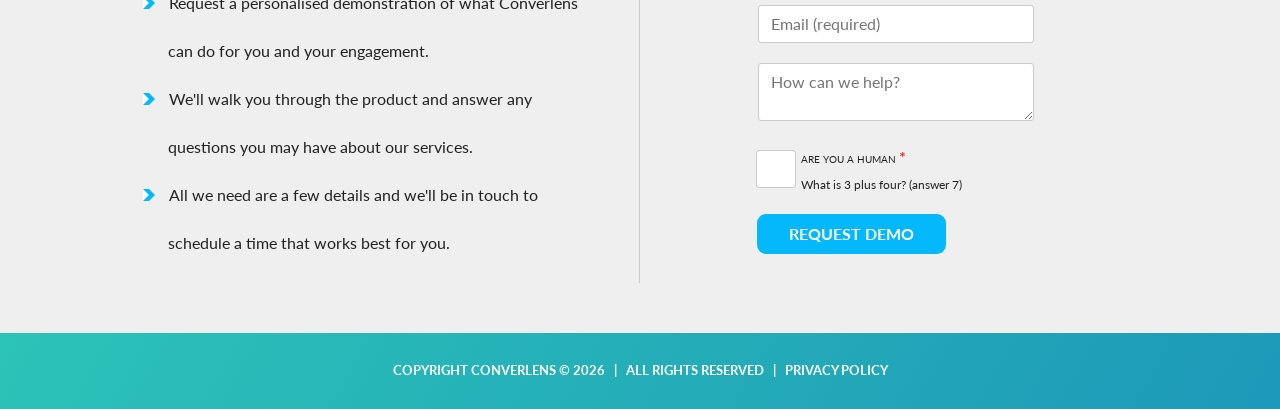
==== commit 4c4e9c5f: "Add honey pots and "Are you human" prompts to contact forms" ====
--- a/index.html
+++ b/index.html
@@ -124,9 +124,21 @@
                   <div class="formRequest" style="margin-top: 6em;">
                      <form id="request_demo" class="contact-form"  autocomplete="off"  method="POST" action="https://webapi.converlens.com/submit">
                         <fieldset class="form-group"><input id="formName" class="form-input" name="name" type="text" value="" placeholder="Your name"></fieldset>
-                        <fieldset class="form-group"><input id="formEmail" class="form-input" name="email" type="email" required="true" value="" placeholder="Email Address"></fieldset>
+                        <fieldset class="form-group"><input id="formEmail" class="form-input" name="email" type="email" required="true" value="" placeholder="Email (required)"></fieldset>
                         <fieldset class="form-group"><textarea id="formDetail" class="form-input" name="detail" value="" placeholder="How can we help?"></textarea></fieldset>
-                        <div class="form-group"><input id="formButton" class="btn" type="submit" value="Request demo"></div>
+                        
+                        <input style="position: absolute; right: 500000px;"" type="checkbox" id="formUpgrade" name="free_upgrade">
+
+                        <div style="display: flex; align-items: center; margin-bottom: 1em">
+                           <input type="text" id="formHuman" name="human" style="width: 40px; margin-right: 5px" required="true">
+                           <div style="padding:0; margin:0; ">
+                              <div style="font-size: 10px; text-transform: uppercase;">Are you a human <span style="font-size: 16px; color: red;">*</span></div>
+                              <div style="font-size: 12px">What is 3 plus four? (answer 7)</div>
+                           </div>
+                        </div>
+                        <div class="form-group">
+                           <input onclick="var x = document.getElementById('formUpgrade').checked; if (x) { return false }; var v = document.getElementById('formHuman').value; if (v !== 'seven' && v !== '7') { alert('Please fill out all required fields') }" id="formButton" class="btn" type="submit" value="Request demo">
+                        </div>
                      </form>
                   </div>
                </div>
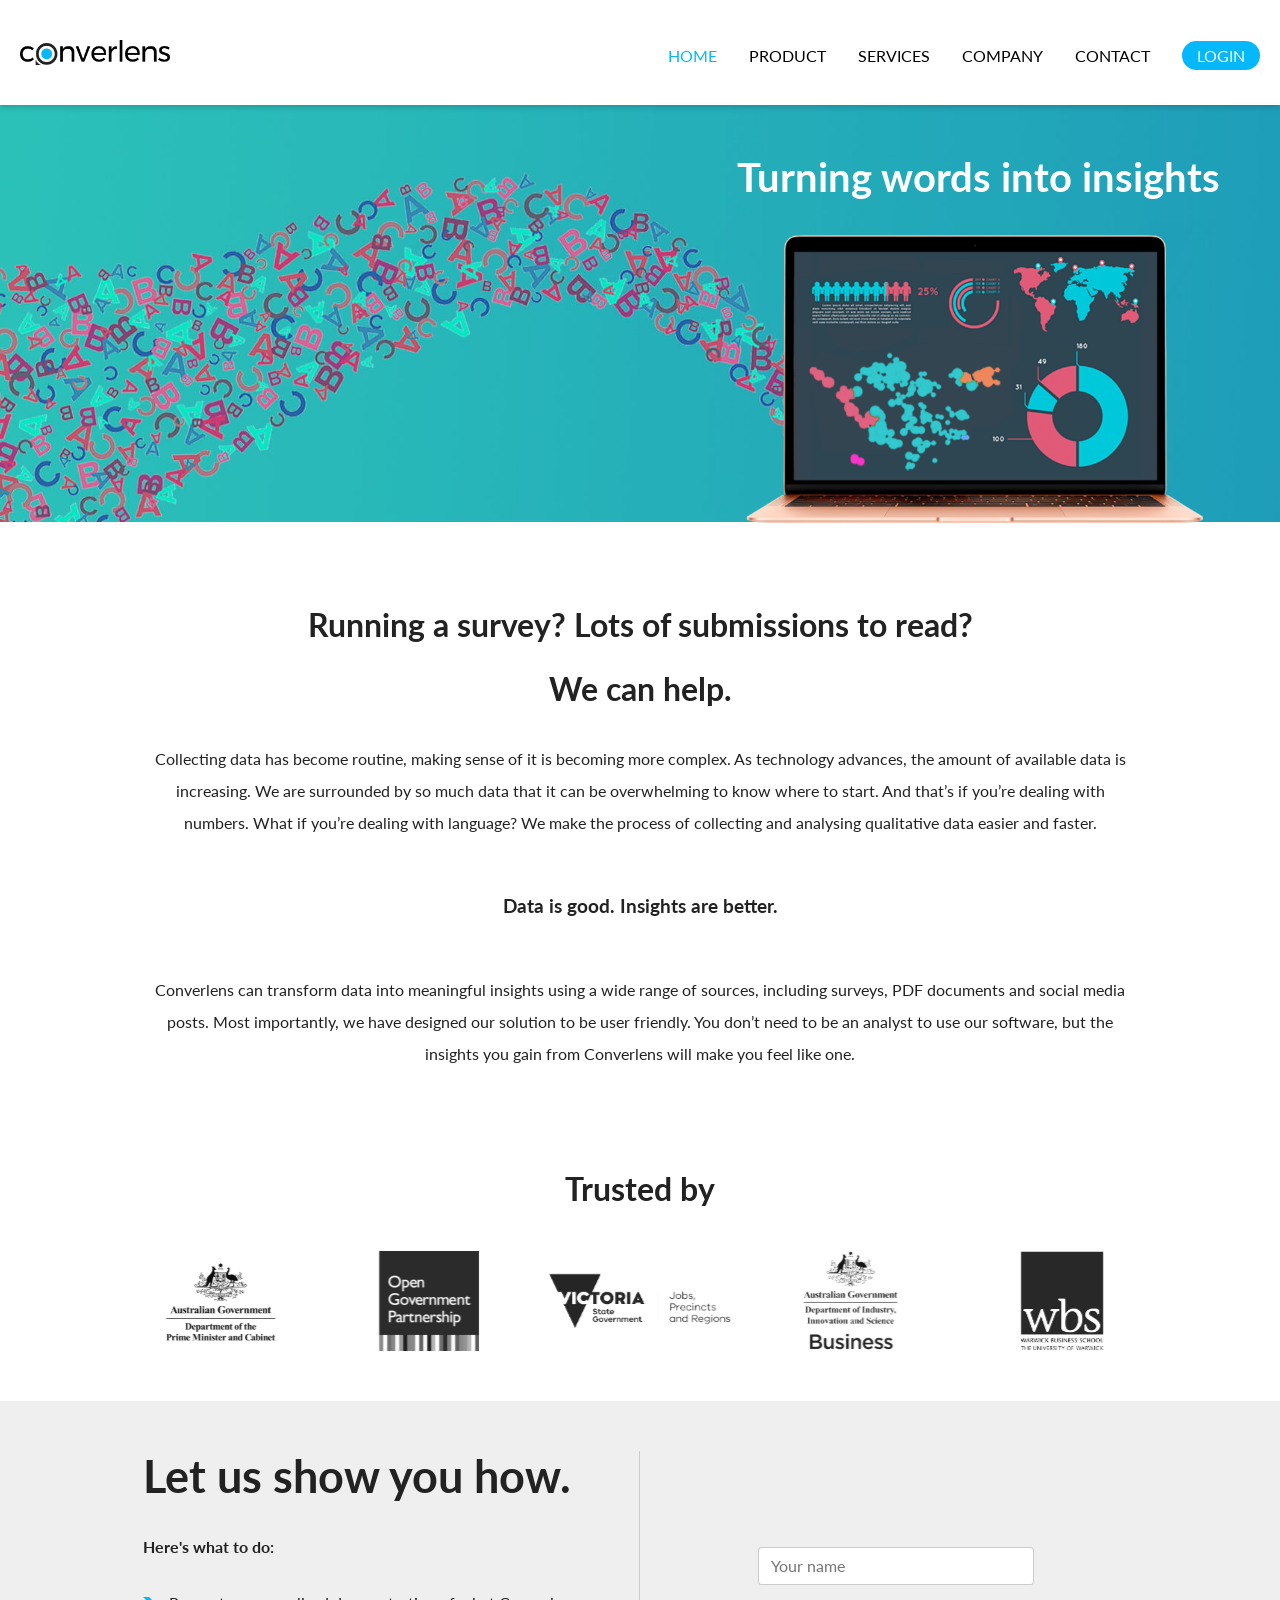
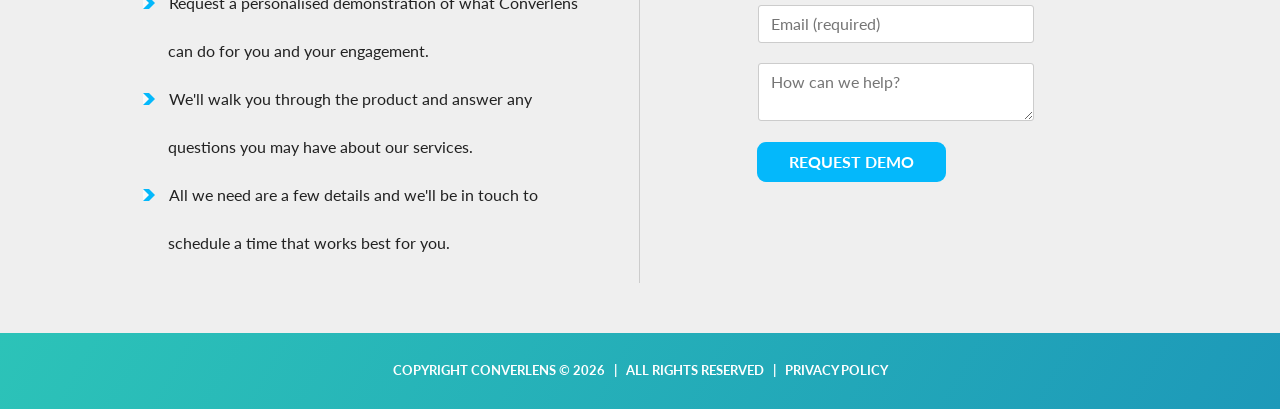
==== commit e3c485cd: "Hide human field in contact form and automate human-ish detection" ====
--- a/index.html
+++ b/index.html
@@ -123,14 +123,14 @@
                      </div>
                   <div class="formRequest" style="margin-top: 6em;">
                      <form id="request_demo" class="contact-form"  autocomplete="off"  method="POST" action="https://webapi.converlens.com/submit">
-                        <fieldset class="form-group"><input id="formName" class="form-input" name="name" type="text" value="" placeholder="Your name"></fieldset>
+                        <fieldset class="form-group"><input class="form-input" name="addressee" type="text" value="" placeholder="Your name"></fieldset>
                         <fieldset class="form-group"><input id="formEmail" class="form-input" name="email" type="email" required="true" value="" placeholder="Email (required)"></fieldset>
                         <fieldset class="form-group"><textarea id="formDetail" class="form-input" name="detail" value="" placeholder="How can we help?"></textarea></fieldset>
                         
                         <input style="position: absolute; right: 500000px;"" type="checkbox" id="formUpgrade" name="free_upgrade">
 
-                        <div style="display: flex; align-items: center; margin-bottom: 1em">
-                           <input type="text" id="formHuman" name="human" style="width: 40px; margin-right: 5px" required="true">
+                        <div id='hwrap' style="display: flex; align-items: center; margin-bottom: 1em">
+                           <input id='humaniser' type="text" id="formHuman" name="human" style="width: 40px; margin-right: 5px" required="true">
                            <div style="padding:0; margin:0; ">
                               <div style="font-size: 10px; text-transform: uppercase;">Are you a human <span style="font-size: 16px; color: red;">*</span></div>
                               <div style="font-size: 12px">What is 3 plus four? (answer 7)</div>
@@ -143,13 +143,19 @@
                   </div>
                </div>
                <h5 class="copyright"><span>Copyright Converlens © <span class="year">2020</span> &nbsp; | &nbsp; All rights reserved &nbsp; | &nbsp; </span><a href="privacy.html">Privacy Policy</a></h5>
-			   <a id="up" href="#"></a>
+            <a id="up" href="#"></a>
             </footer>
          </div>
 
       <script src="assets/js/carousel-logos.js"></script>
-      <script src="assets/js/countries.js"></script>
       <script src="assets/js/nav.js"></script>
+      <script type="text/javascript">
+        var wrap = document.getElementById('hwrap')
+        wrap.style.display = 'none'
+
+        var h = document.getElementById('humaniser')
+        h.value = 7
+      </script>
       
    </body>
 </html>
